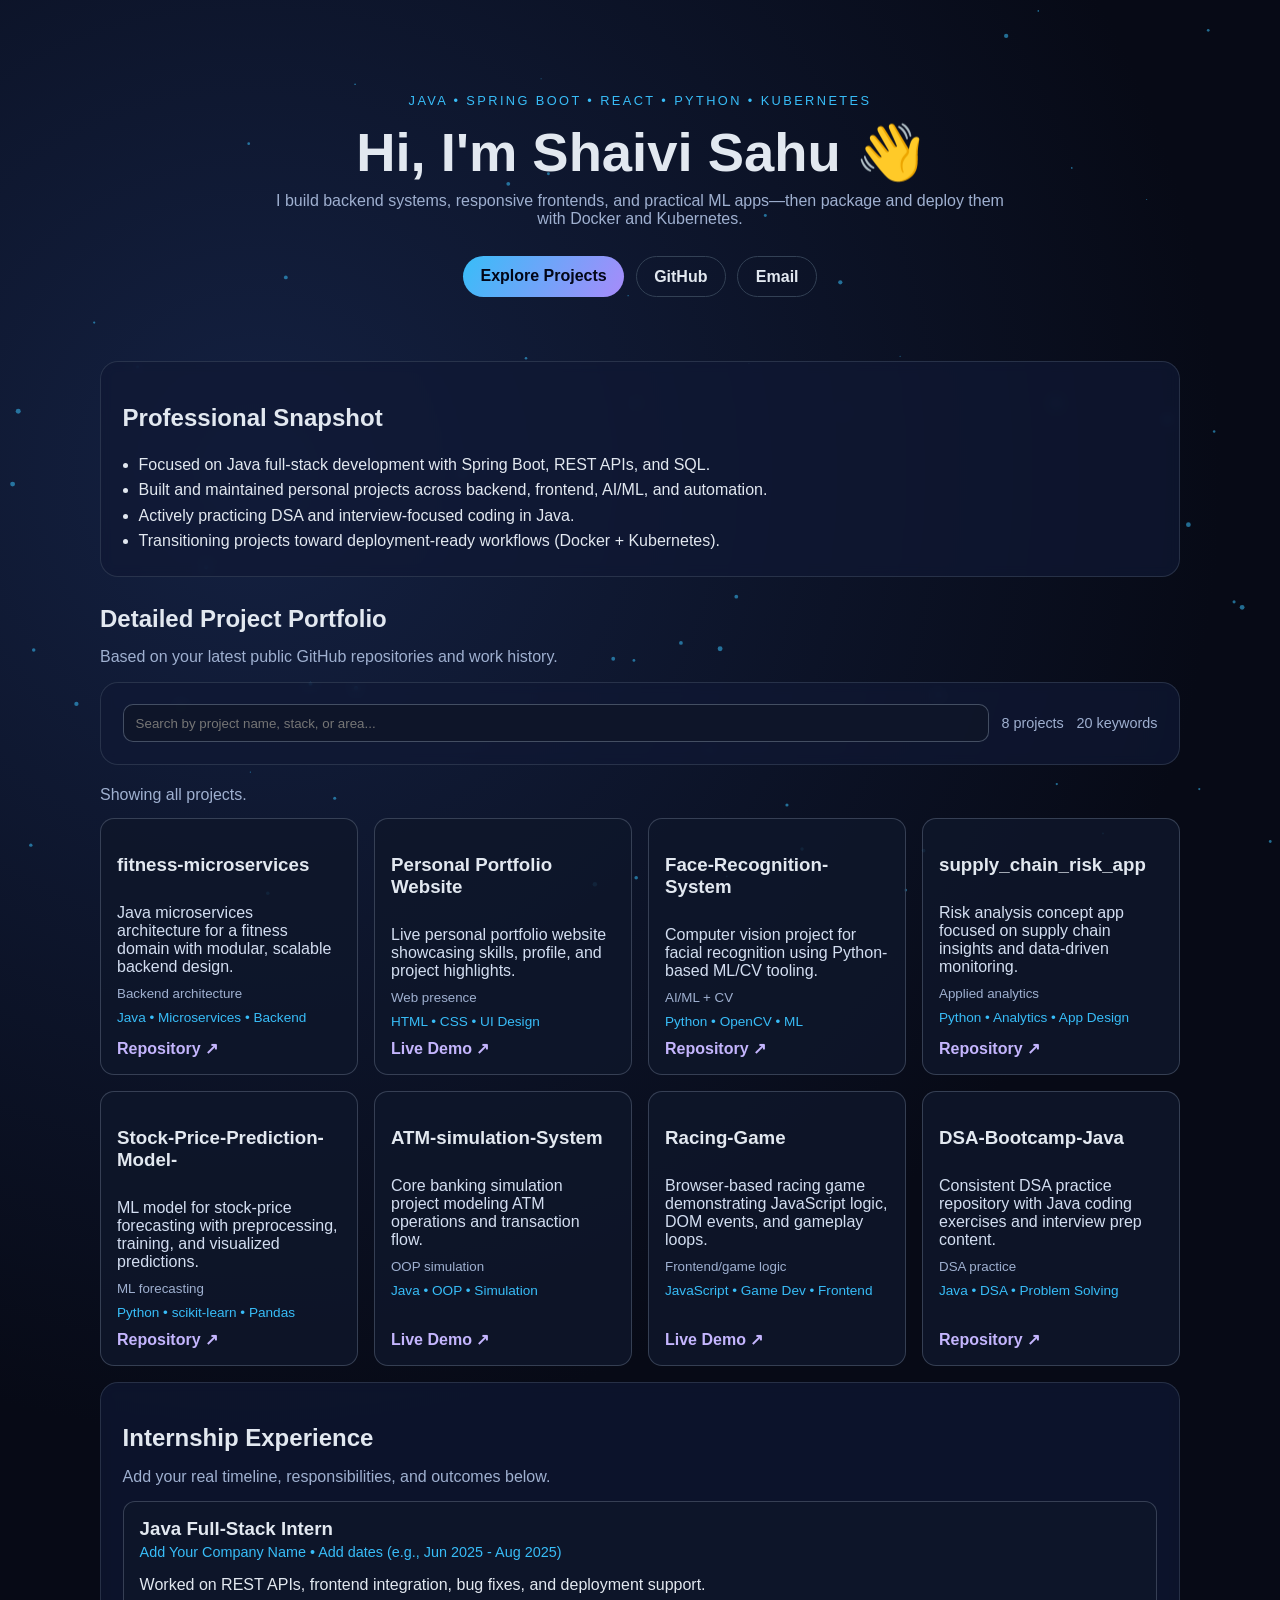
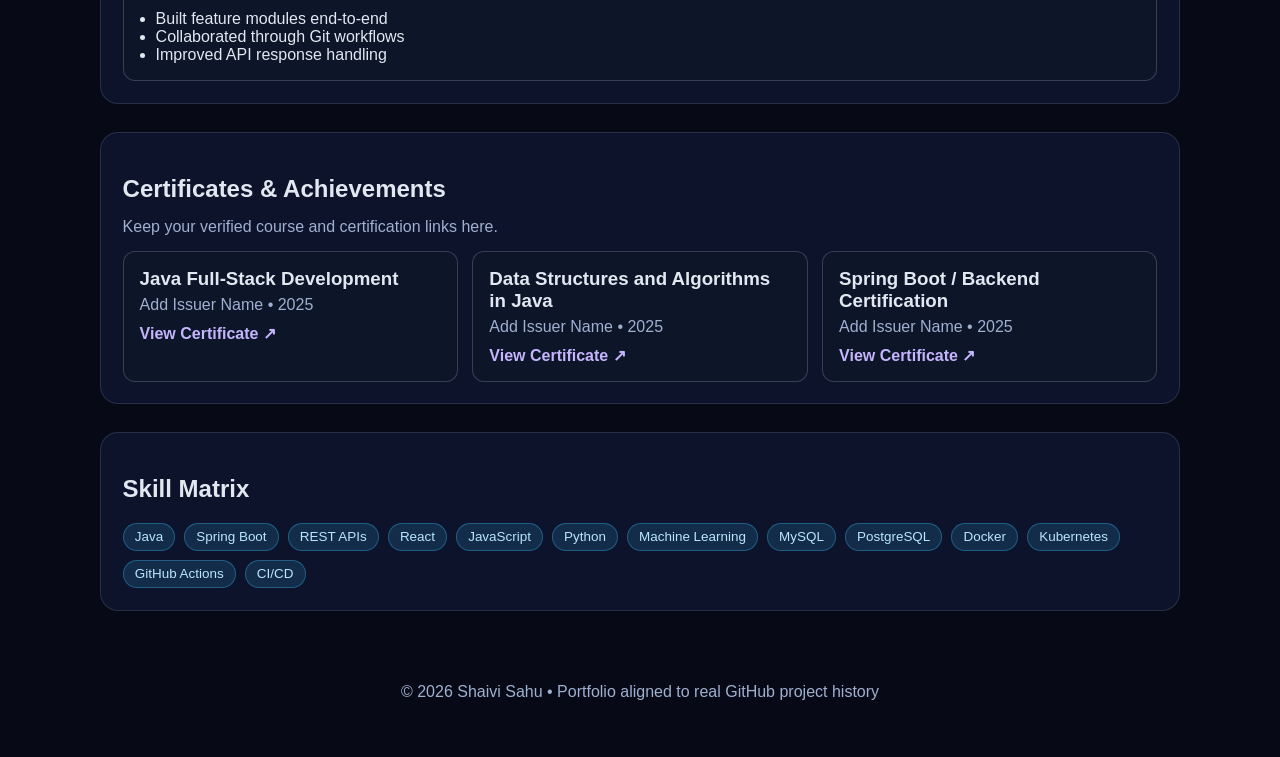
==== index.html @ 3a13ea0b "updated files" ====
<!DOCTYPE html>
<html lang="en">

<head>
    <meta charset="UTF-8" />
    <meta name="viewport" content="width=device-width, initial-scale=1.0" />
    <title>Shaivi Sahu | Portfolio</title>
    <meta name="description" content="Portfolio of Shaivi Sahu featuring full-stack, Java, Python, ML, and web projects with Kubernetes-ready deployment." />
    <link rel="stylesheet" href="styles.css" />
</head>

<body>
    <canvas id="particle-canvas"></canvas>

    <header class="hero container">
        <p class="eyebrow">JAVA • SPRING BOOT • REACT • PYTHON • KUBERNETES</p>
        <h1>Hi, I'm Shaivi Sahu 👋</h1>
        <p class="subtitle">
            I build backend systems, responsive frontends, and practical ML apps—then package and deploy them with Docker and Kubernetes.
        </p>
        <div class="hero-cta">
            <a class="btn btn-primary" href="#projects">Explore Projects</a>
            <a class="btn btn-secondary" href="https://github.com/shaivisahu" target="_blank" rel="noreferrer">GitHub</a>
            <a class="btn btn-secondary" href="mailto:shaivisahu.dev@gmail.com">Email</a>
        </div>
    </header>

    <main class="container">
        <section class="glass-card">
            <h2>Professional Snapshot</h2>
            <ul class="timeline">
                <li>Focused on Java full-stack development with Spring Boot, REST APIs, and SQL.</li>
                <li>Built and maintained personal projects across backend, frontend, AI/ML, and automation.</li>
                <li>Actively practicing DSA and interview-focused coding in Java.</li>
                <li>Transitioning projects toward deployment-ready workflows (Docker + Kubernetes).</li>
            </ul>
        </section>

        <section class="grid-section" id="projects">
            <div class="section-head">
                <h2>Detailed Project Portfolio</h2>
                <p>Based on your latest public GitHub repositories and work history.</p>
            </div>

            <div class="toolbar glass-card">
                <input id="project-search" type="search" placeholder="Search by project name, stack, or area..." aria-label="Search projects" />
                <div class="stats">
                    <span id="project-count">0 projects</span>
                    <span id="language-count">0 keywords</span>
                </div>
            </div>

            <p id="search-state" class="search-state" aria-live="polite"></p>
            <div class="project-grid" id="project-grid"></div>
        </section>



        <section class="glass-card" id="internships">
            <h2>Internship Experience</h2>
            <p class="section-note">Add your real timeline, responsibilities, and outcomes below.</p>
            <div class="timeline-list" id="internship-list"></div>
        </section>

        <section class="glass-card" id="certificates">
            <h2>Certificates & Achievements</h2>
            <p class="section-note">Keep your verified course and certification links here.</p>
            <div class="cert-grid" id="certificate-list"></div>
        </section>

        <section class="glass-card" id="skills">
            <h2>Skill Matrix</h2>
            <div class="chips">
                <span>Java</span><span>Spring Boot</span><span>REST APIs</span><span>React</span><span>JavaScript</span>
                <span>Python</span><span>Machine Learning</span><span>MySQL</span><span>PostgreSQL</span>
                <span>Docker</span><span>Kubernetes</span><span>GitHub Actions</span><span>CI/CD</span>
            </div>
        </section>
    </main>

    <footer class="container">
        <p>© <span id="year"></span> Shaivi Sahu • Portfolio aligned to real GitHub project history</p>
    </footer>

    <script src="script.js"></script>
</body>

</html>
---- styles.css ----
:root {
    color-scheme: dark;
    --bg: #070a16;
    --card: rgba(16, 24, 52, 0.72);
    --text: #e2e8f0;
    --muted: #9fb0d0;
    --accent: #38bdf8;
    --accent-2: #a78bfa;
}

* {
    box-sizing: border-box;
}

body {
    margin: 0;
    font-family: Inter, Segoe UI, Roboto, sans-serif;
    color: var(--text);
    background: radial-gradient(circle at 20% 20%, #142142 0%, #070a16 45%), var(--bg);
    min-height: 100vh;
}

#particle-canvas {
    position: fixed;
    inset: 0;
    z-index: -1;
}

.container {
    width: min(1080px, 92vw);
    margin: 0 auto;
}

.hero {
    text-align: center;
    padding: 5rem 0 3rem;
}

.eyebrow {
    letter-spacing: 0.15rem;
    color: var(--accent);
    font-size: 0.8rem;
}

h1 {
    font-size: clamp(2rem, 5vw, 3.4rem);
    margin: 0.5rem 0;
}

.subtitle {
    color: var(--muted);
    max-width: 760px;
    margin: 0 auto 1.8rem;
}

.hero-cta {
    display: flex;
    gap: 0.7rem;
    justify-content: center;
    flex-wrap: wrap;
}

.btn {
    padding: 0.65rem 1.1rem;
    border-radius: 999px;
    font-weight: 600;
    text-decoration: none;
}

.btn-primary {
    background: linear-gradient(120deg, var(--accent), var(--accent-2));
    color: #020617;
}

.btn-secondary {
    border: 1px solid #334155;
    color: var(--text);
}

.glass-card {
    background: var(--card);
    border: 1px solid rgba(71, 85, 105, 0.45);
    border-radius: 18px;
    backdrop-filter: blur(6px);
    padding: 1.35rem;
    margin: 1rem 0 1.75rem;
}

.timeline {
    margin: 0;
    padding-left: 1rem;
    line-height: 1.6;
}

.section-head p {
    color: var(--muted);
    margin-top: -0.3rem;
}

.toolbar {
    display: flex;
    flex-wrap: wrap;
    align-items: center;
    justify-content: space-between;
    gap: 0.75rem;
}

#project-search {
    flex: 1;
    min-width: 260px;
    background: rgba(15, 23, 42, 0.9);
    border: 1px solid rgba(148, 163, 184, 0.4);
    border-radius: 10px;
    color: var(--text);
    padding: 0.65rem 0.75rem;
}

.stats {
    display: flex;
    gap: 0.8rem;
    color: var(--muted);
    font-size: 0.9rem;
}

.search-state {
    color: var(--muted);
    margin: -0.4rem 0 0.8rem;
    min-height: 1.2rem;
}

.project-grid {
    display: grid;
    grid-template-columns: repeat(auto-fit, minmax(240px, 1fr));
    gap: 1rem;
}

.project-card {
    background: rgba(15, 23, 42, 0.86);
    border: 1px solid rgba(148, 163, 184, 0.3);
    border-radius: 14px;
    padding: 1rem;
    display: flex;
    flex-direction: column;
    gap: 0.6rem;
}

.project-card p {
    margin: 0;
    color: #d3def1;
}

.project-card small {
    color: var(--muted);
}

.project-card span {
    color: var(--accent);
    font-size: 0.85rem;
}

.project-card a {
    margin-top: auto;
    color: #c4b5fd;
    text-decoration: none;
    font-weight: 600;
}

.section-note {
    color: var(--muted);
    margin: -0.25rem 0 0.9rem;
}

.timeline-list {
    display: grid;
    gap: 0.9rem;
}

.timeline-item {
    background: rgba(15, 23, 42, 0.86);
    border: 1px solid rgba(148, 163, 184, 0.3);
    border-radius: 12px;
    padding: 1rem;
}

.timeline-item h3 {
    margin: 0 0 0.3rem;
}

.timeline-item .meta {
    color: var(--accent);
    font-size: 0.9rem;
    margin: 0 0 0.45rem;
}

.timeline-item ul {
    margin: 0.5rem 0 0;
    padding-left: 1rem;
}

.cert-grid {
    display: grid;
    grid-template-columns: repeat(auto-fit, minmax(220px, 1fr));
    gap: 0.9rem;
}

.cert-card {
    background: rgba(15, 23, 42, 0.86);
    border: 1px solid rgba(148, 163, 184, 0.3);
    border-radius: 12px;
    padding: 1rem;
}

.cert-card h3 {
    margin: 0 0 0.4rem;
}

.cert-card p {
    color: var(--muted);
    margin: 0 0 0.6rem;
}

.cert-card a {
    color: #c4b5fd;
    text-decoration: none;
    font-weight: 600;
}

.chips {
    display: flex;
    flex-wrap: wrap;
    gap: 0.55rem;
}

.chips span {
    background: rgba(56, 189, 248, 0.15);
    border: 1px solid rgba(56, 189, 248, 0.35);
    color: #bae6fd;
    padding: 0.35rem 0.7rem;
    border-radius: 999px;
    font-size: 0.84rem;
}

footer {
    padding: 1.75rem 0 2.5rem;
    text-align: center;
    color: var(--muted);
}
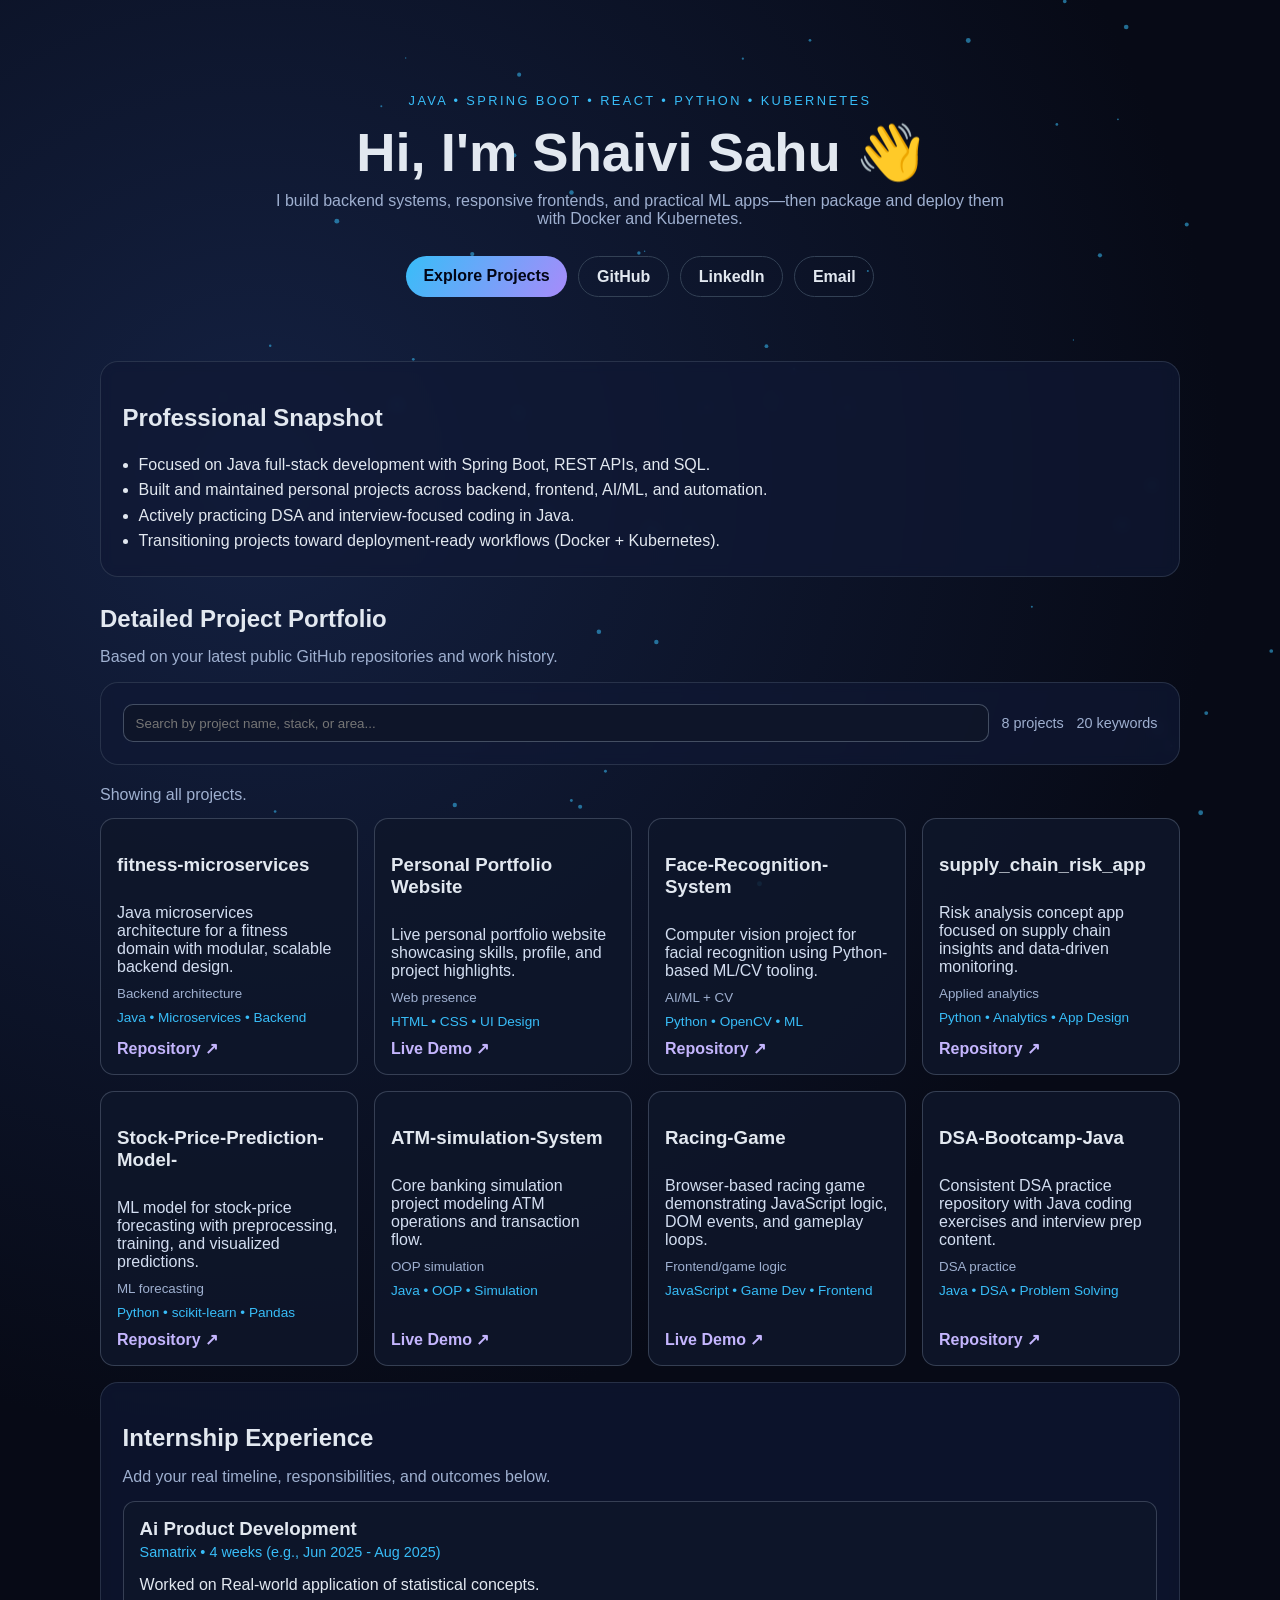
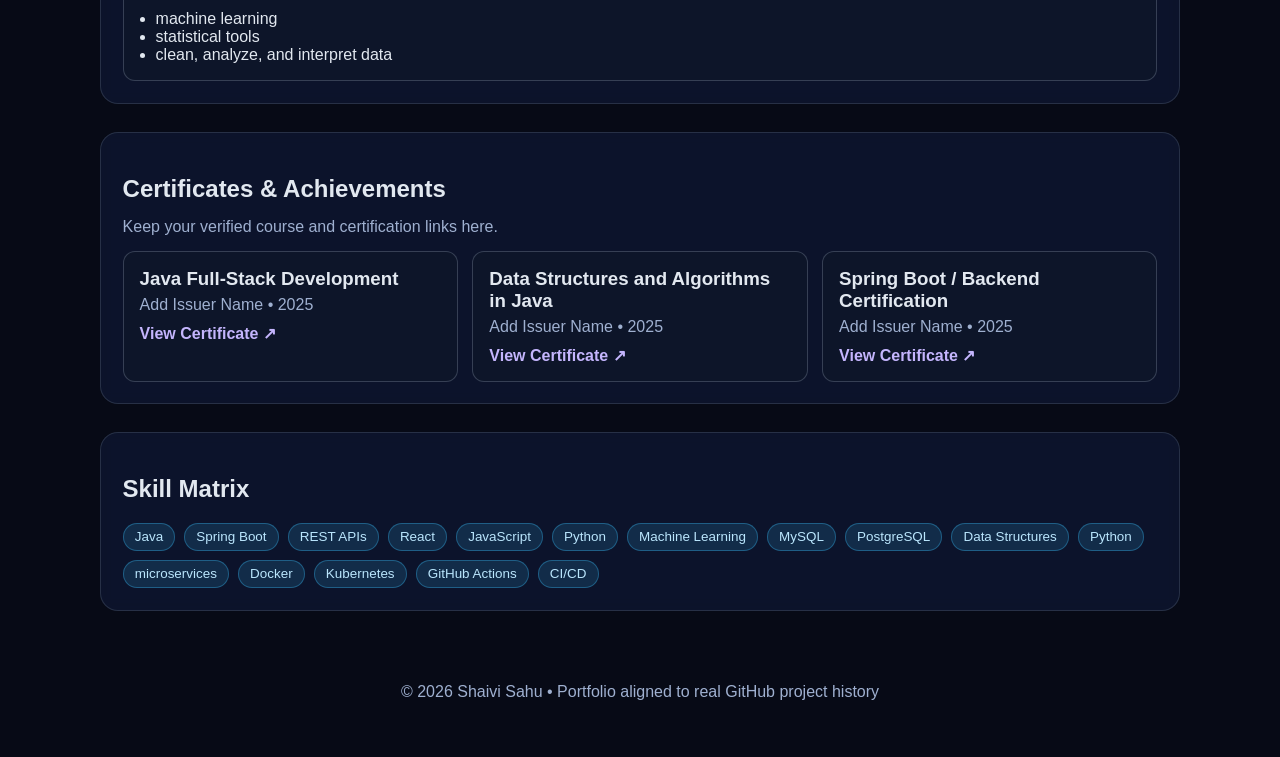
==== commit 937ec6e9: "upadate" ====
--- a/index.html
+++ b/index.html
@@ -21,7 +21,8 @@
         <div class="hero-cta">
             <a class="btn btn-primary" href="#projects">Explore Projects</a>
             <a class="btn btn-secondary" href="https://github.com/shaivisahu" target="_blank" rel="noreferrer">GitHub</a>
-            <a class="btn btn-secondary" href="mailto:shaivisahu.dev@gmail.com">Email</a>
+            <a class="btn btn-secondary" href="https://linkedin.com/in/shaivisahu" target="_blank" rel="noreferrer">LinkedIn</a>
+            <a class="btn btn-secondary" href="mailto:sahushaivi00@gmail.com">Email</a>
         </div>
     </header>
 
@@ -73,7 +74,7 @@
             <div class="chips">
                 <span>Java</span><span>Spring Boot</span><span>REST APIs</span><span>React</span><span>JavaScript</span>
                 <span>Python</span><span>Machine Learning</span><span>MySQL</span><span>PostgreSQL</span>
-                <span>Docker</span><span>Kubernetes</span><span>GitHub Actions</span><span>CI/CD</span>
+                <span>Data Structures</span><span>Python</span> <span> microservices</span> <span>Docker</span><span>Kubernetes</span><span>GitHub Actions</span><span>CI/CD</span>
             </div>
         </section>
     </main>
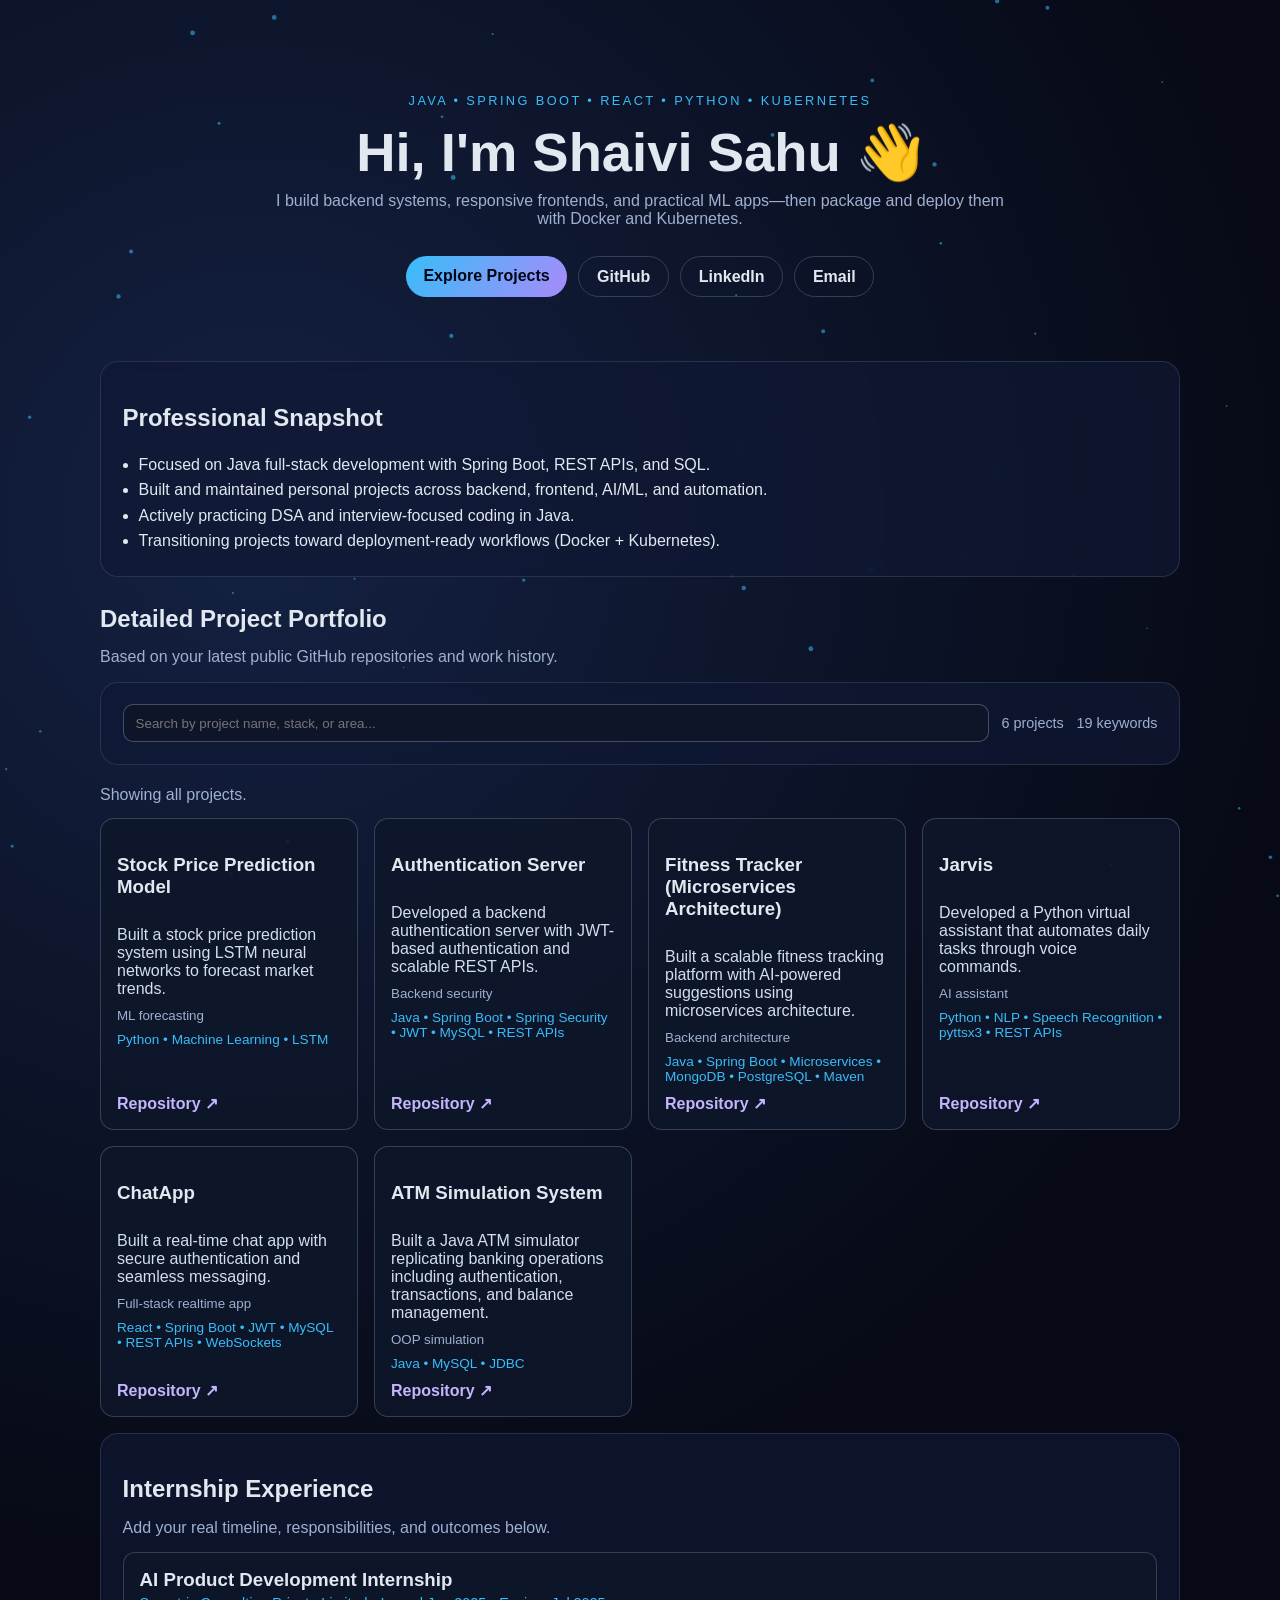
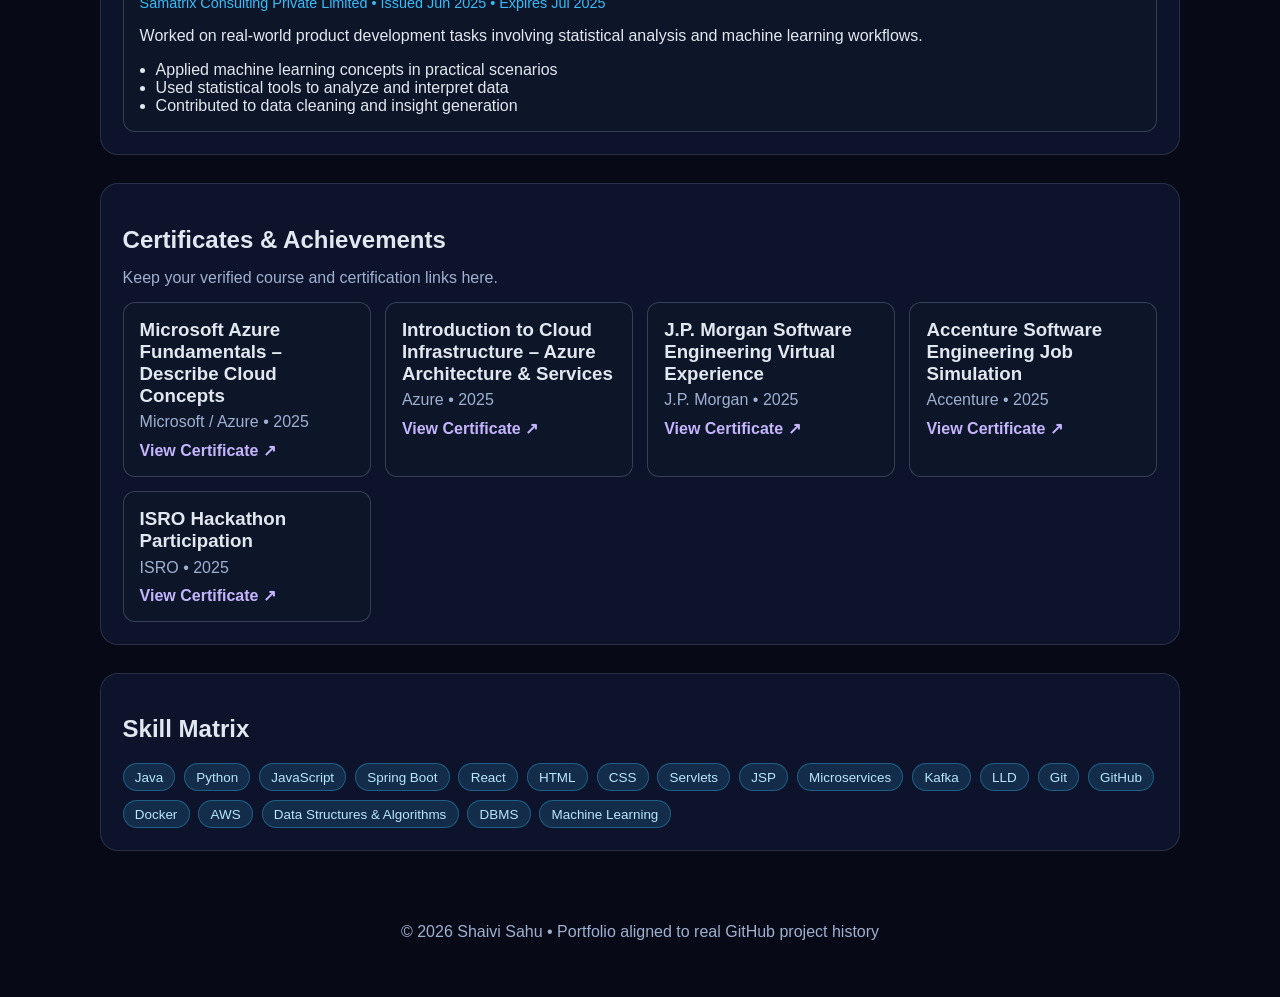
==== commit 3c058d5f: "fest: updated portfolio description" ====
--- a/index.html
+++ b/index.html
@@ -72,9 +72,11 @@
         <section class="glass-card" id="skills">
             <h2>Skill Matrix</h2>
             <div class="chips">
-                <span>Java</span><span>Spring Boot</span><span>REST APIs</span><span>React</span><span>JavaScript</span>
-                <span>Python</span><span>Machine Learning</span><span>MySQL</span><span>PostgreSQL</span>
-                <span>Data Structures</span><span>Python</span> <span> microservices</span> <span>Docker</span><span>Kubernetes</span><span>GitHub Actions</span><span>CI/CD</span>
+                <span>Java</span><span>Python</span><span>JavaScript</span>
+                <span>Spring Boot</span><span>React</span><span>HTML</span><span>CSS</span>
+                <span>Servlets</span><span>JSP</span><span>Microservices</span><span>Kafka</span><span>LLD</span>
+                <span>Git</span><span>GitHub</span><span>Docker</span><span>AWS</span>
+                <span>Data Structures & Algorithms</span><span>DBMS</span><span>Machine Learning</span>
             </div>
         </section>
     </main>
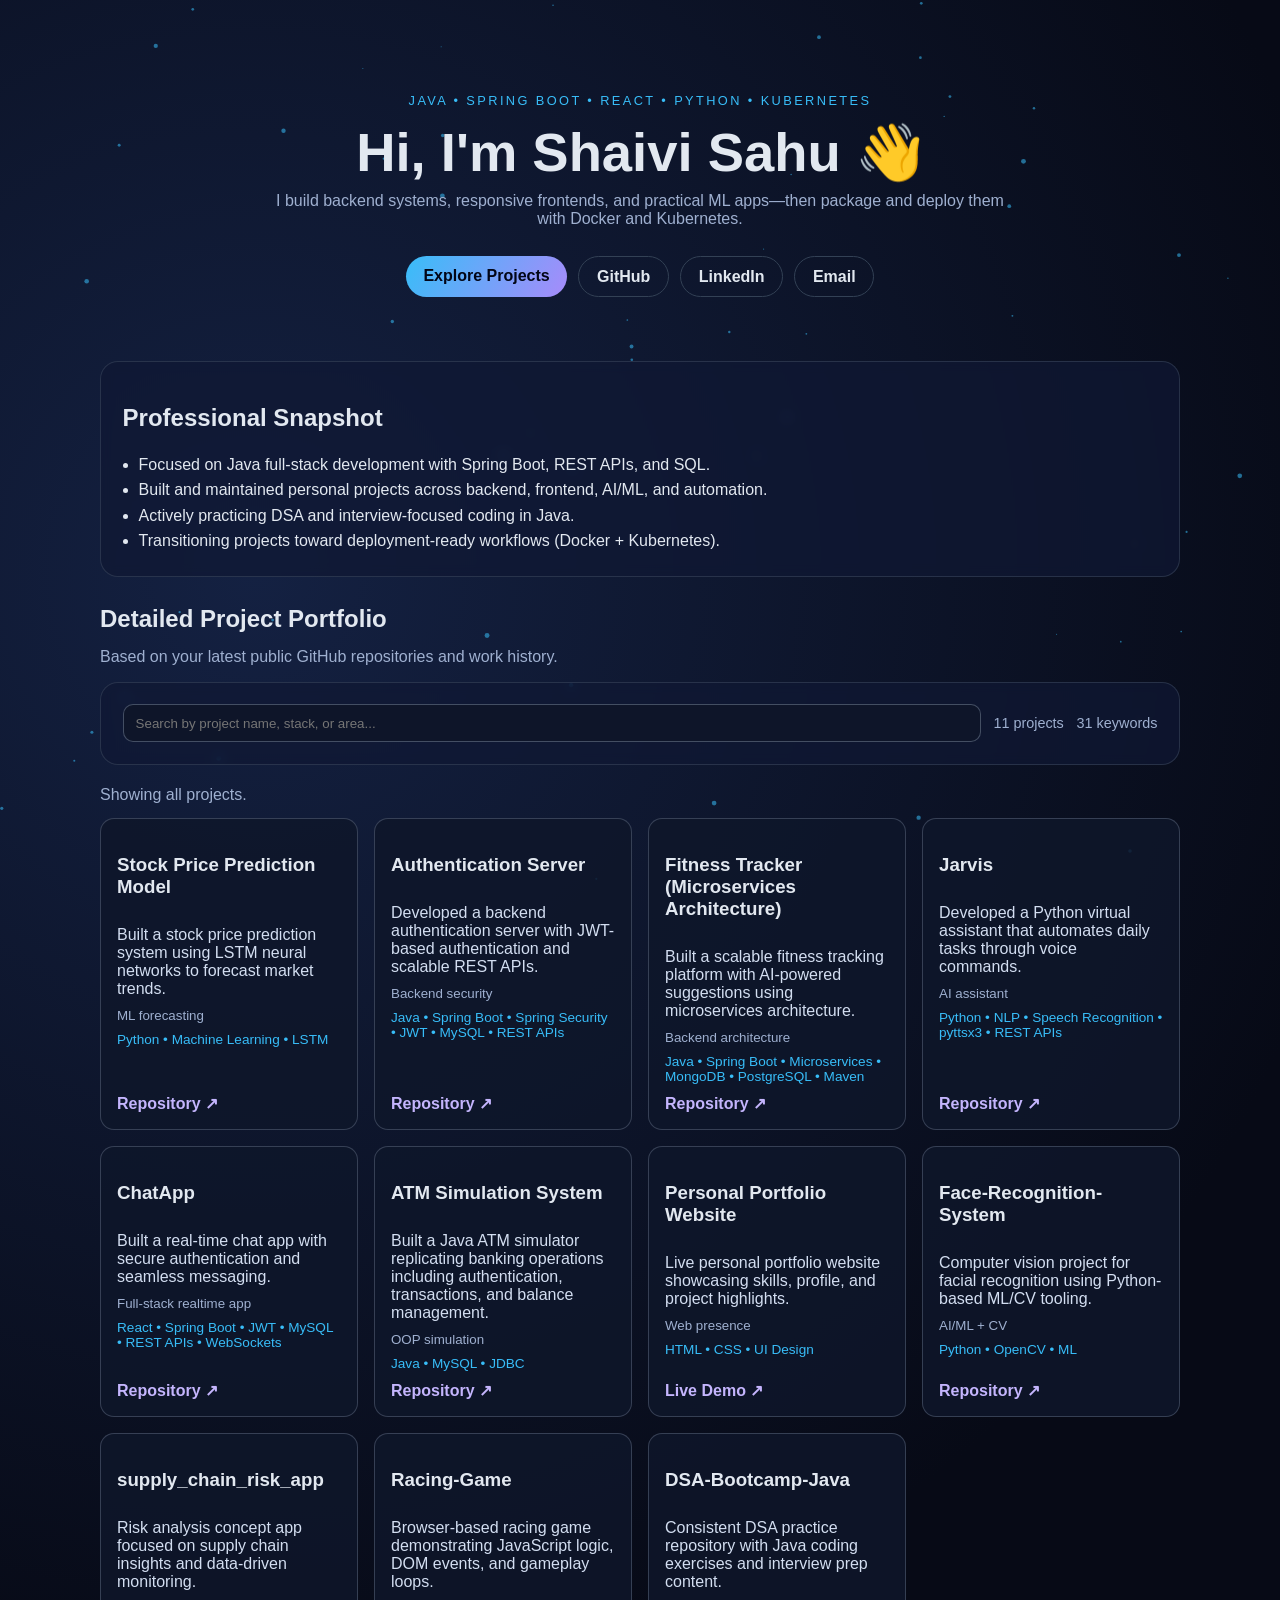
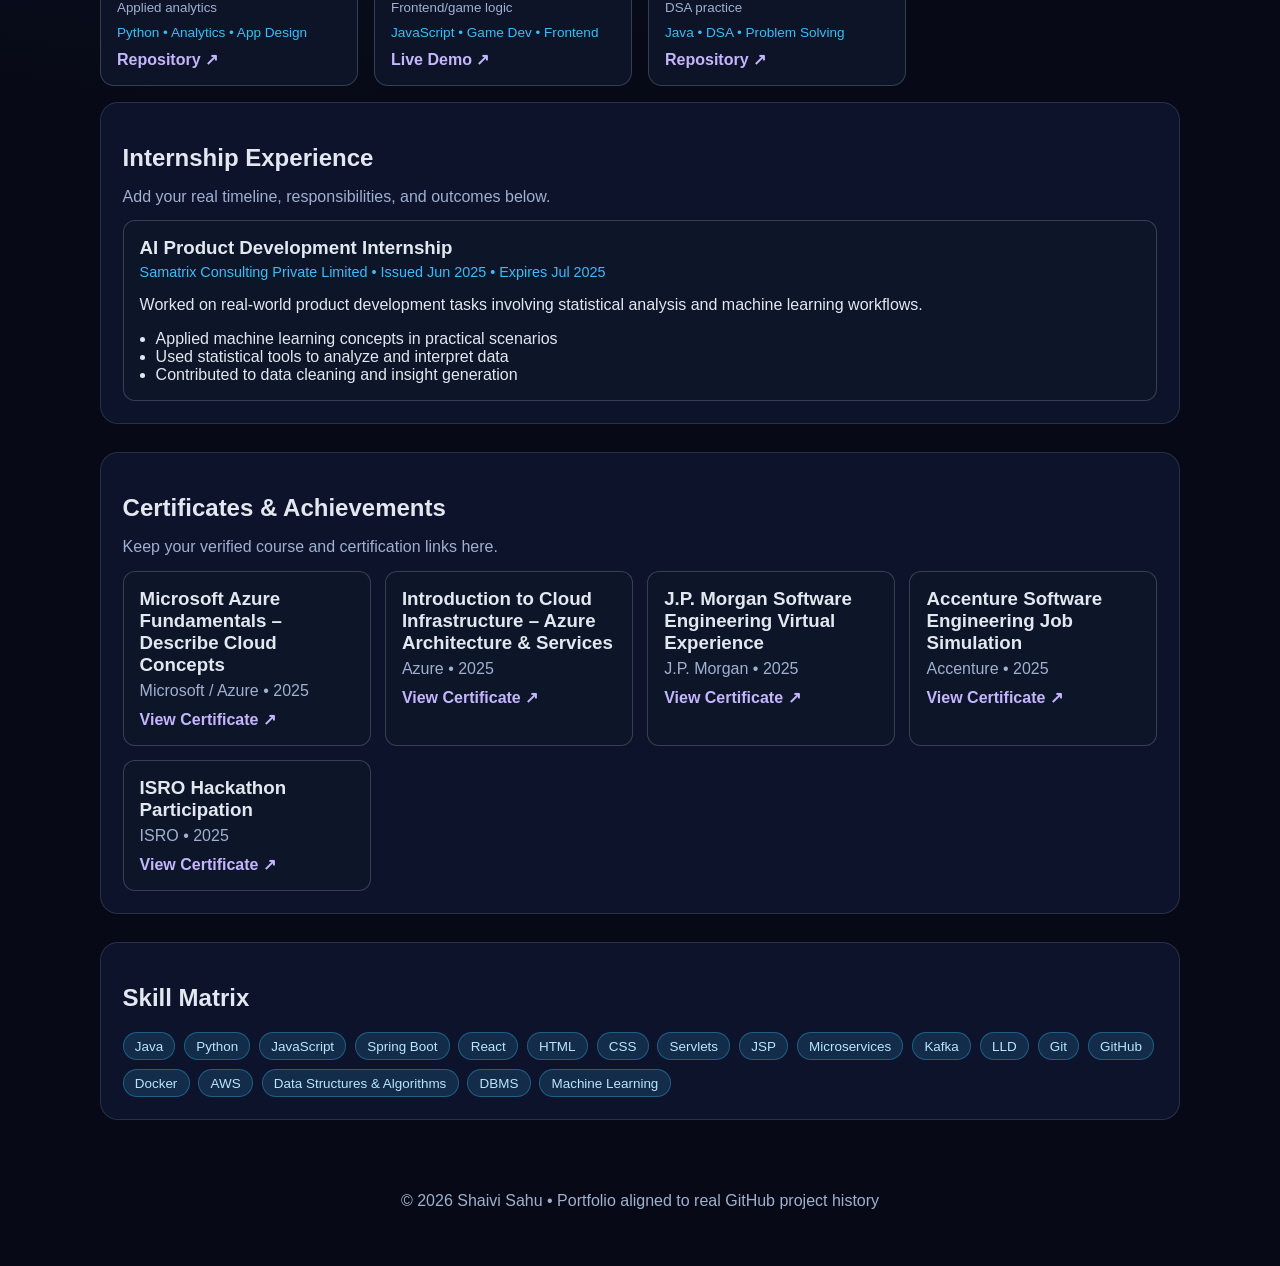
==== commit 50ad8cc3: "feat:improve portfolio content" ====
--- a/index.html
+++ b/index.html
@@ -21,7 +21,7 @@
         <div class="hero-cta">
             <a class="btn btn-primary" href="#projects">Explore Projects</a>
             <a class="btn btn-secondary" href="https://github.com/shaivisahu" target="_blank" rel="noreferrer">GitHub</a>
-            <a class="btn btn-secondary" href="https://linkedin.com/in/shaivisahu" target="_blank" rel="noreferrer">LinkedIn</a>
+            <a class="btn btn-secondary" href="https://www.linkedin.com/in/shaivi-sahu-7aaa21298/" target="_blank" rel="noreferrer">LinkedIn</a>
             <a class="btn btn-secondary" href="mailto:sahushaivi00@gmail.com">Email</a>
         </div>
     </header>
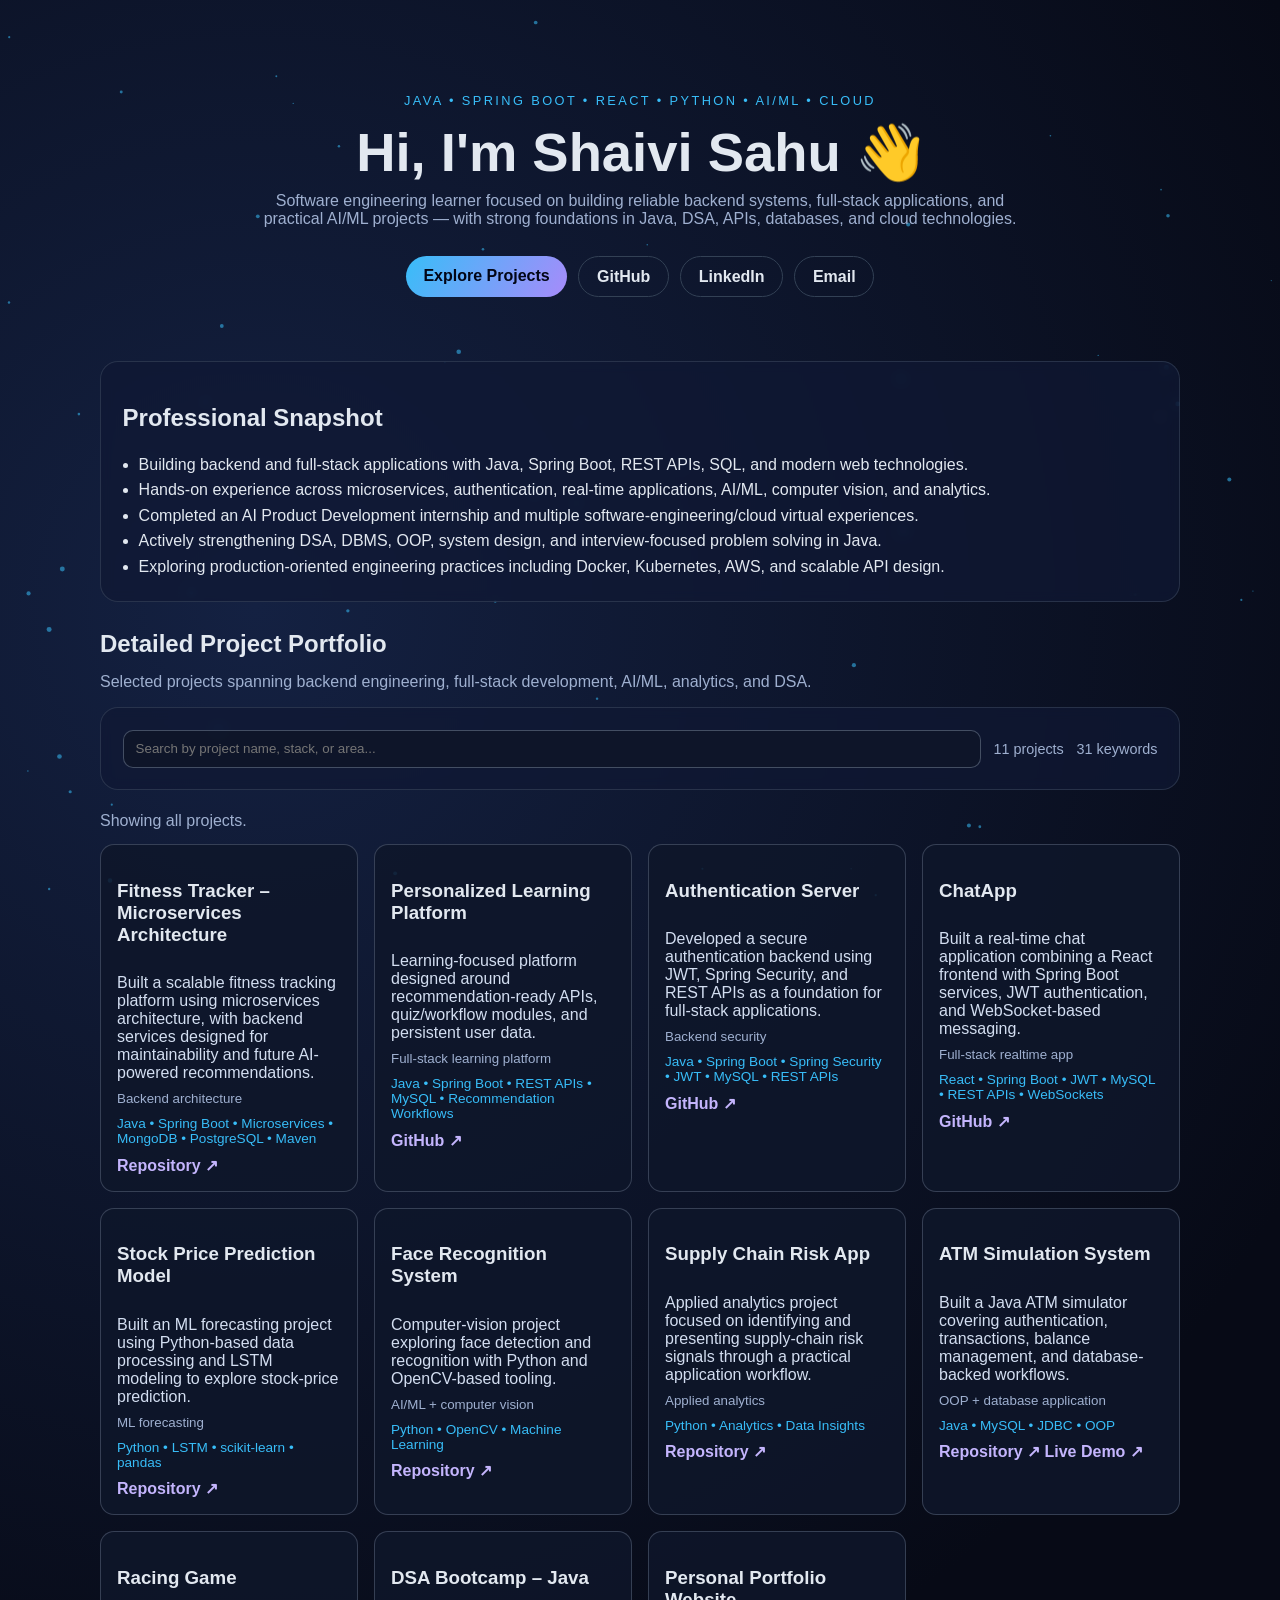
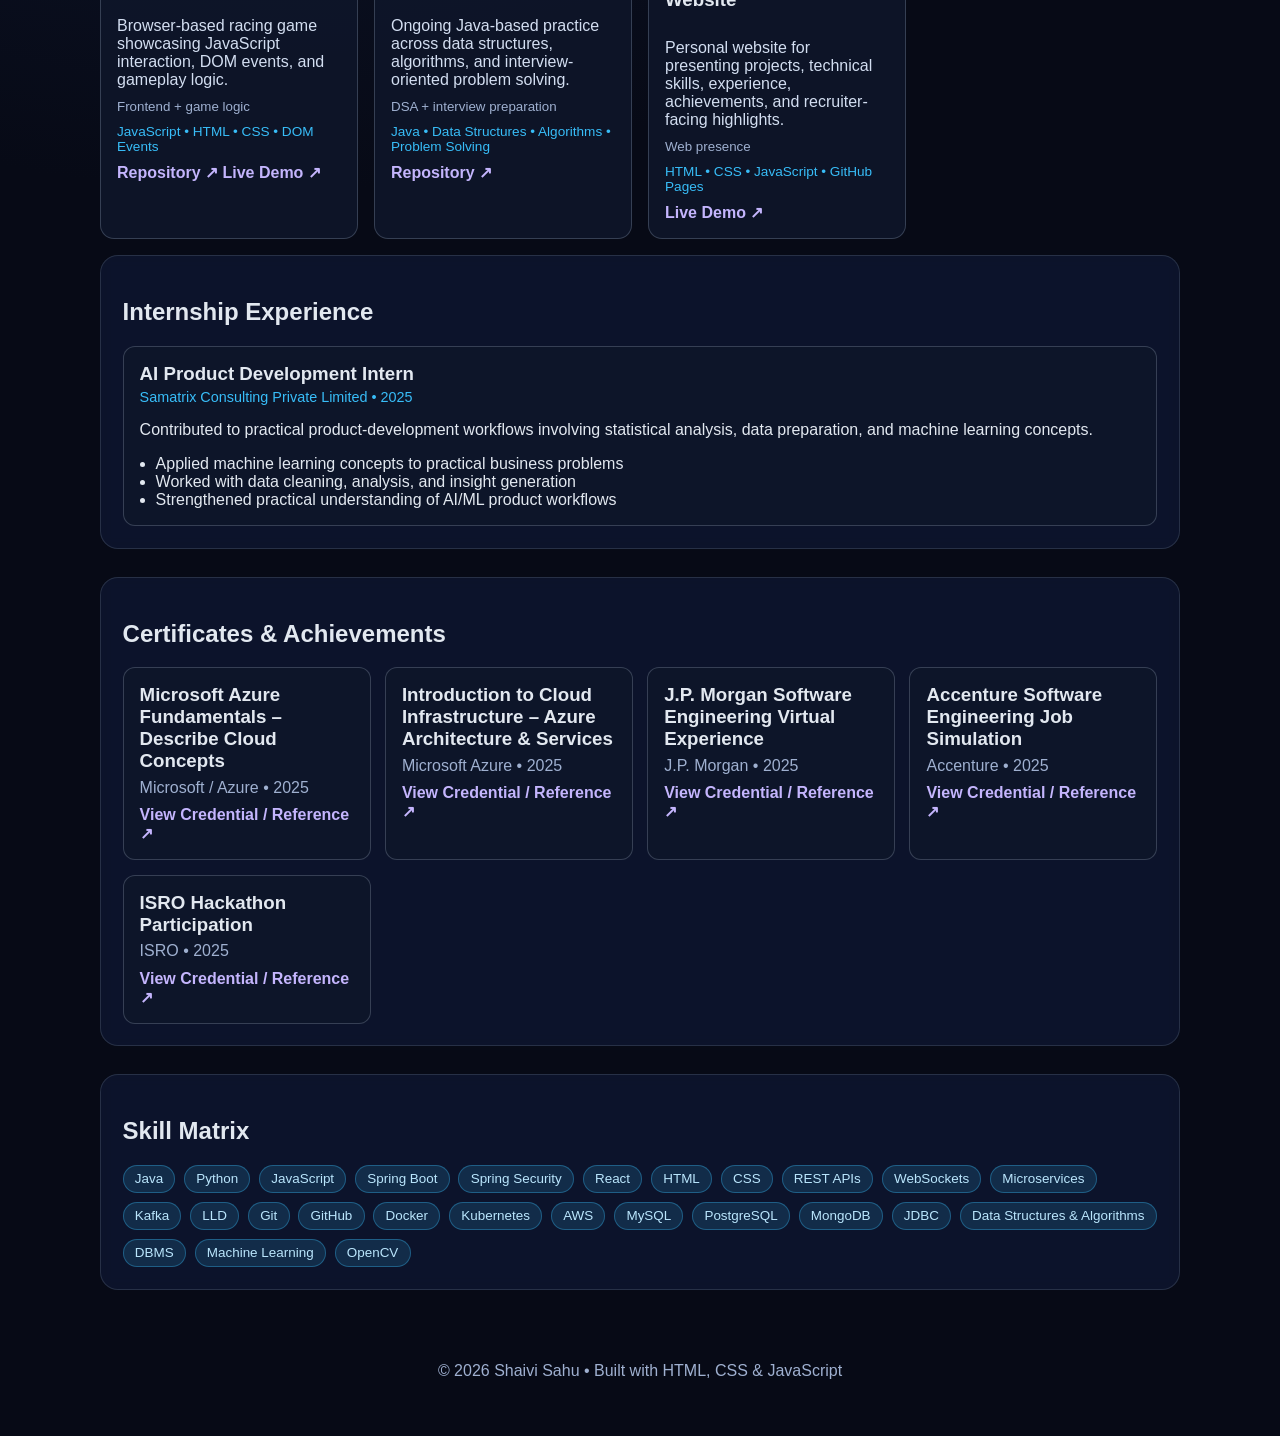
==== commit 4f5052a5: "Refresh portfolio homepage with current engineering profile and recent focus areas" ====
--- a/index.html
+++ b/index.html
@@ -4,8 +4,8 @@
 <head>
     <meta charset="UTF-8" />
     <meta name="viewport" content="width=device-width, initial-scale=1.0" />
-    <title>Shaivi Sahu | Portfolio</title>
-    <meta name="description" content="Portfolio of Shaivi Sahu featuring full-stack, Java, Python, ML, and web projects with Kubernetes-ready deployment." />
+    <title>Shaivi Sahu | Software Engineer Portfolio</title>
+    <meta name="description" content="Shaivi Sahu's portfolio — Java, Spring Boot, full-stack development, AI/ML, DSA, and cloud-native projects." />
     <link rel="stylesheet" href="styles.css" />
 </head>
 
@@ -13,10 +13,10 @@
     <canvas id="particle-canvas"></canvas>
 
     <header class="hero container">
-        <p class="eyebrow">JAVA • SPRING BOOT • REACT • PYTHON • KUBERNETES</p>
+        <p class="eyebrow">JAVA • SPRING BOOT • REACT • PYTHON • AI/ML • CLOUD</p>
         <h1>Hi, I'm Shaivi Sahu 👋</h1>
         <p class="subtitle">
-            I build backend systems, responsive frontends, and practical ML apps—then package and deploy them with Docker and Kubernetes.
+            Software engineering learner focused on building reliable backend systems, full-stack applications, and practical AI/ML projects — with strong foundations in Java, DSA, APIs, databases, and cloud technologies.
         </p>
         <div class="hero-cta">
             <a class="btn btn-primary" href="#projects">Explore Projects</a>
@@ -30,17 +30,18 @@
         <section class="glass-card">
             <h2>Professional Snapshot</h2>
             <ul class="timeline">
-                <li>Focused on Java full-stack development with Spring Boot, REST APIs, and SQL.</li>
-                <li>Built and maintained personal projects across backend, frontend, AI/ML, and automation.</li>
-                <li>Actively practicing DSA and interview-focused coding in Java.</li>
-                <li>Transitioning projects toward deployment-ready workflows (Docker + Kubernetes).</li>
+                <li>Building backend and full-stack applications with Java, Spring Boot, REST APIs, SQL, and modern web technologies.</li>
+                <li>Hands-on experience across microservices, authentication, real-time applications, AI/ML, computer vision, and analytics.</li>
+                <li>Completed an AI Product Development internship and multiple software-engineering/cloud virtual experiences.</li>
+                <li>Actively strengthening DSA, DBMS, OOP, system design, and interview-focused problem solving in Java.</li>
+                <li>Exploring production-oriented engineering practices including Docker, Kubernetes, AWS, and scalable API design.</li>
             </ul>
         </section>
 
         <section class="grid-section" id="projects">
             <div class="section-head">
                 <h2>Detailed Project Portfolio</h2>
-                <p>Based on your latest public GitHub repositories and work history.</p>
+                <p>Selected projects spanning backend engineering, full-stack development, AI/ML, analytics, and DSA.</p>
             </div>
 
             <div class="toolbar glass-card">
@@ -55,17 +56,13 @@
             <div class="project-grid" id="project-grid"></div>
         </section>
 
-
-
         <section class="glass-card" id="internships">
             <h2>Internship Experience</h2>
-            <p class="section-note">Add your real timeline, responsibilities, and outcomes below.</p>
             <div class="timeline-list" id="internship-list"></div>
         </section>
 
         <section class="glass-card" id="certificates">
             <h2>Certificates & Achievements</h2>
-            <p class="section-note">Keep your verified course and certification links here.</p>
             <div class="cert-grid" id="certificate-list"></div>
         </section>
 
@@ -73,16 +70,17 @@
             <h2>Skill Matrix</h2>
             <div class="chips">
                 <span>Java</span><span>Python</span><span>JavaScript</span>
-                <span>Spring Boot</span><span>React</span><span>HTML</span><span>CSS</span>
-                <span>Servlets</span><span>JSP</span><span>Microservices</span><span>Kafka</span><span>LLD</span>
-                <span>Git</span><span>GitHub</span><span>Docker</span><span>AWS</span>
-                <span>Data Structures & Algorithms</span><span>DBMS</span><span>Machine Learning</span>
+                <span>Spring Boot</span><span>Spring Security</span><span>React</span><span>HTML</span><span>CSS</span>
+                <span>REST APIs</span><span>WebSockets</span><span>Microservices</span><span>Kafka</span><span>LLD</span>
+                <span>Git</span><span>GitHub</span><span>Docker</span><span>Kubernetes</span><span>AWS</span>
+                <span>MySQL</span><span>PostgreSQL</span><span>MongoDB</span><span>JDBC</span>
+                <span>Data Structures & Algorithms</span><span>DBMS</span><span>Machine Learning</span><span>OpenCV</span>
             </div>
         </section>
     </main>
 
     <footer class="container">
-        <p>© <span id="year"></span> Shaivi Sahu • Portfolio aligned to real GitHub project history</p>
+        <p>© <span id="year"></span> Shaivi Sahu • Built with HTML, CSS & JavaScript</p>
     </footer>
 
     <script src="script.js"></script>
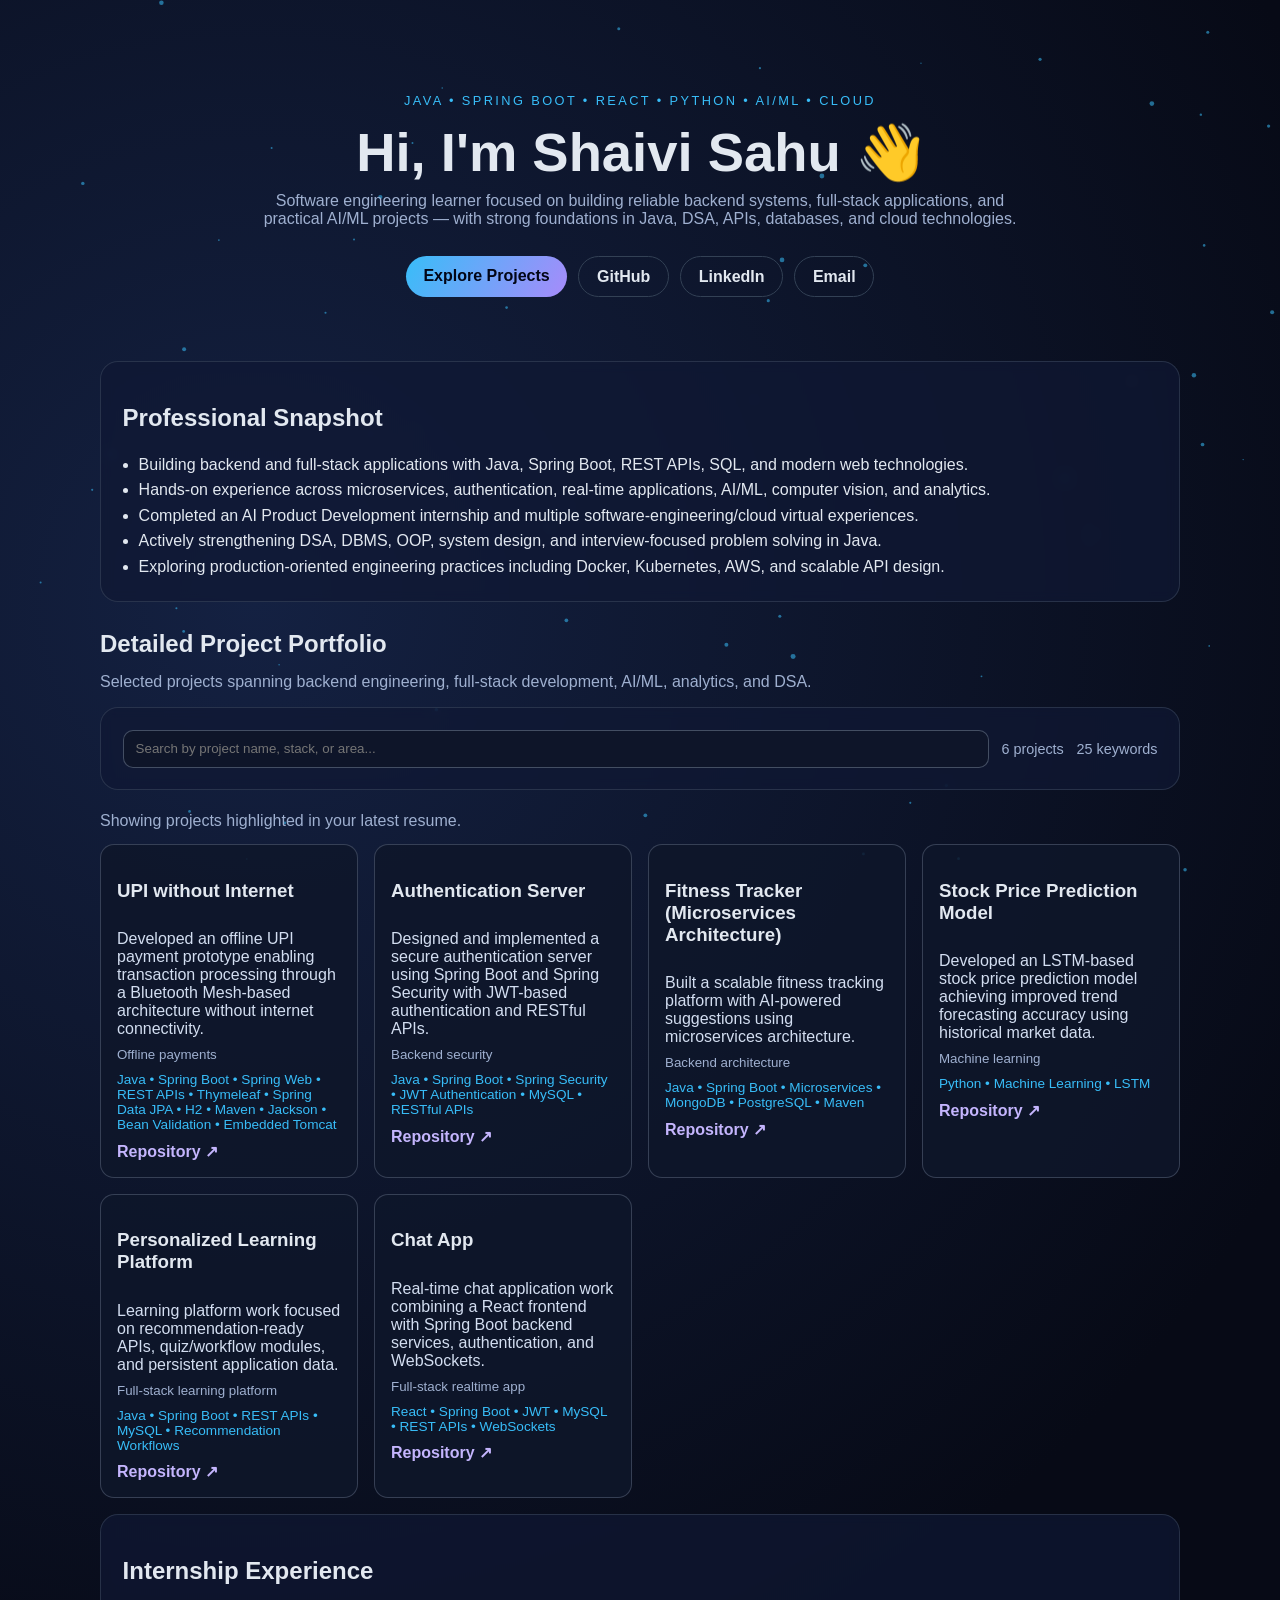
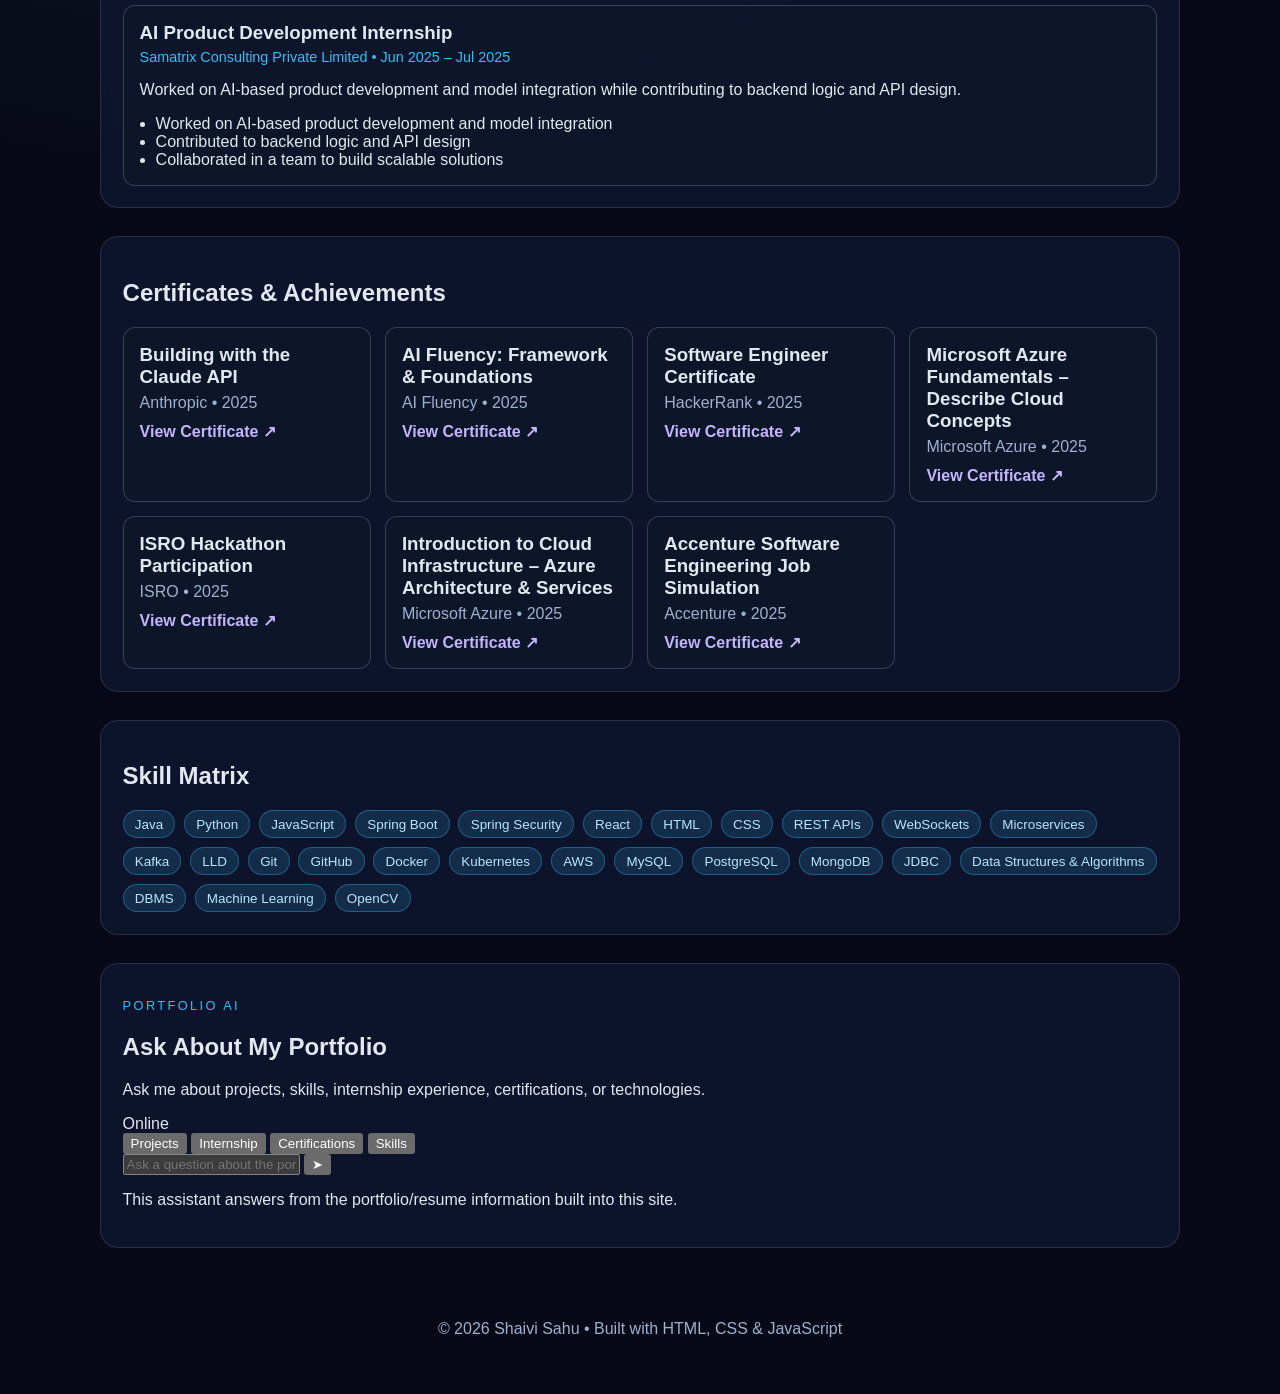
==== commit d4c6d779: "Add portfolio resume chatbot UI" ====
--- a/index.html
+++ b/index.html
@@ -77,6 +77,32 @@
                 <span>Data Structures & Algorithms</span><span>DBMS</span><span>Machine Learning</span><span>OpenCV</span>
             </div>
         </section>
+
+        <section class="glass-card portfolio-chatbot" id="chatbot">
+            <div class="chatbot-heading">
+                <div>
+                    <p class="eyebrow">PORTFOLIO AI</p>
+                    <h2>Ask About My Portfolio</h2>
+                    <p>Ask me about projects, skills, internship experience, certifications, or technologies.</p>
+                </div>
+                <span class="chat-status"><i></i> Online</span>
+            </div>
+
+            <div class="chat-suggestions" aria-label="Suggested questions">
+                <button type="button" data-question="Tell me about Shaivi's projects">Projects</button>
+                <button type="button" data-question="What was Shaivi's internship?">Internship</button>
+                <button type="button" data-question="What certifications does Shaivi have?">Certifications</button>
+                <button type="button" data-question="What are Shaivi's main skills?">Skills</button>
+            </div>
+
+            <div class="chat-window" id="chat-window" aria-live="polite"></div>
+
+            <form class="chat-input-row" id="chat-form">
+                <input id="chat-input" type="text" autocomplete="off" placeholder="Ask a question about the portfolio..." aria-label="Ask about the portfolio" />
+                <button type="submit" aria-label="Send question">➤</button>
+            </form>
+            <p class="chatbot-note">This assistant answers from the portfolio/resume information built into this site.</p>
+        </section>
     </main>
 
     <footer class="container">
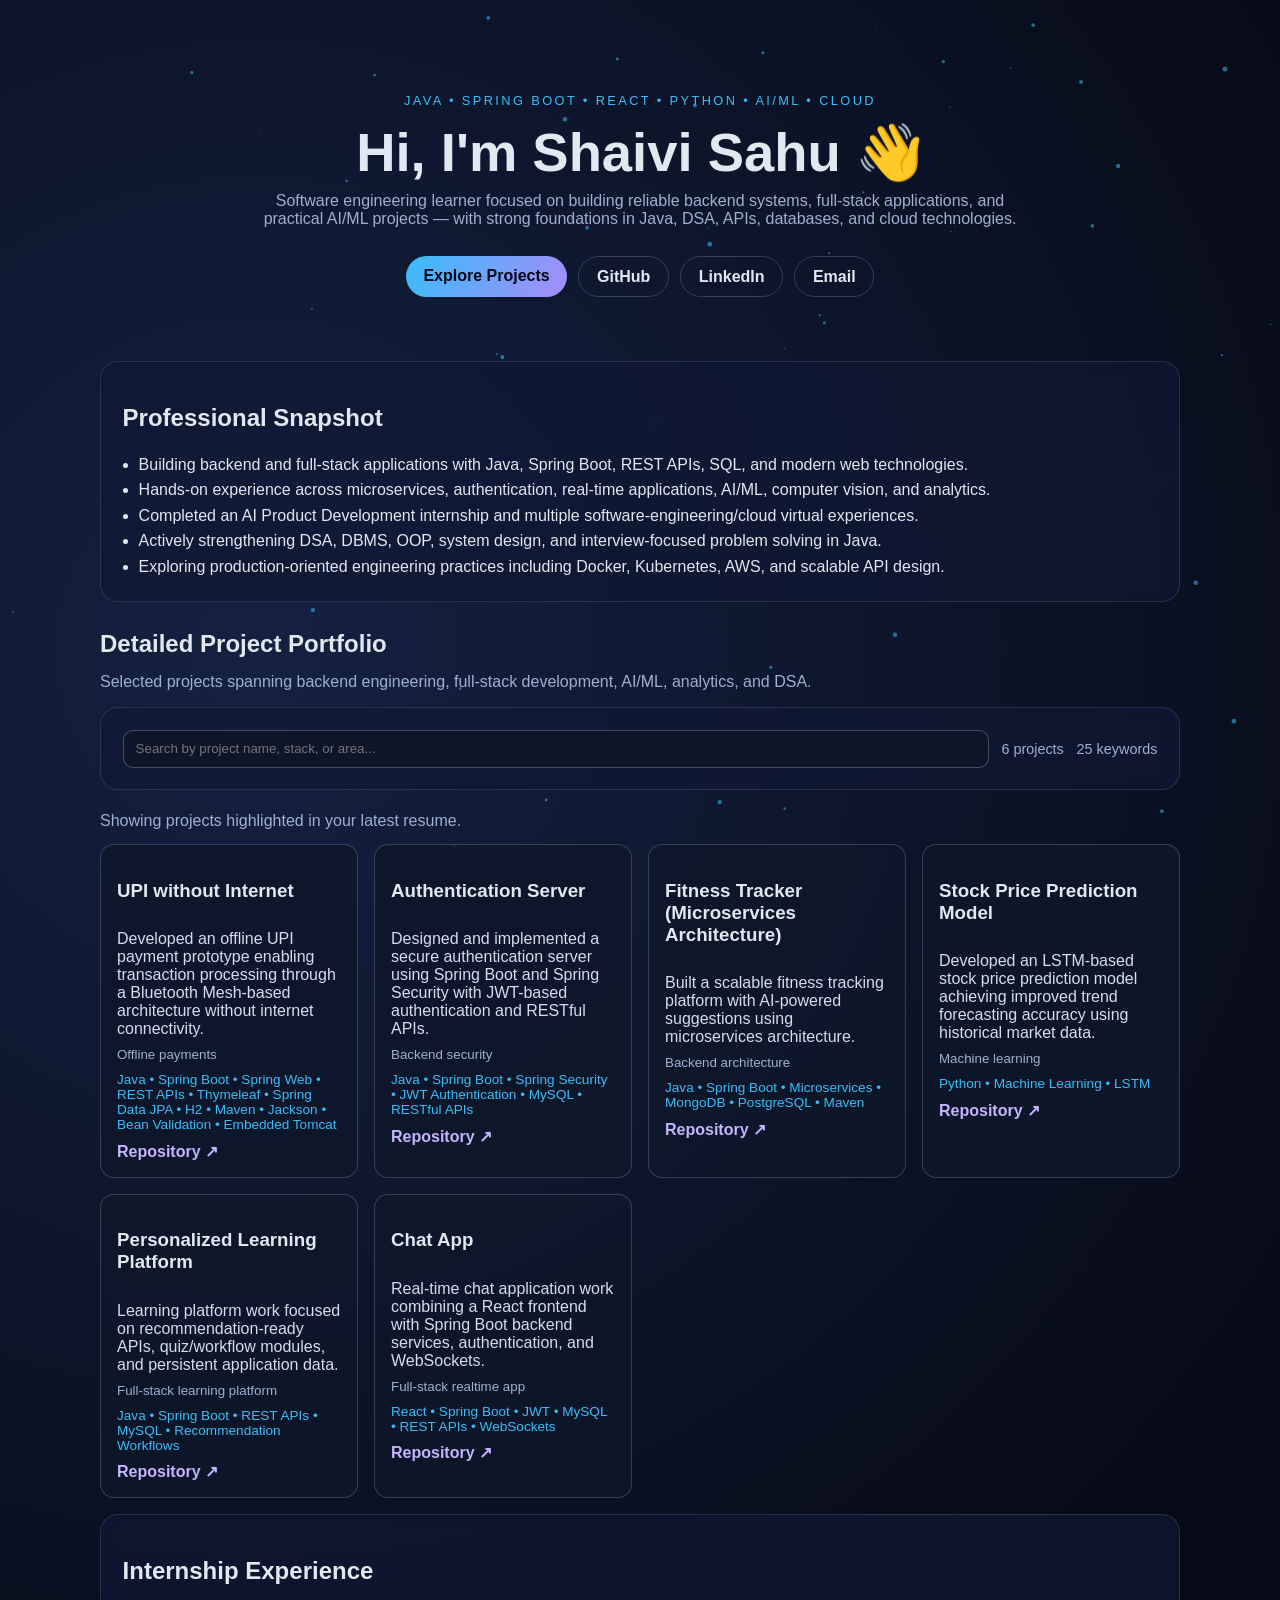
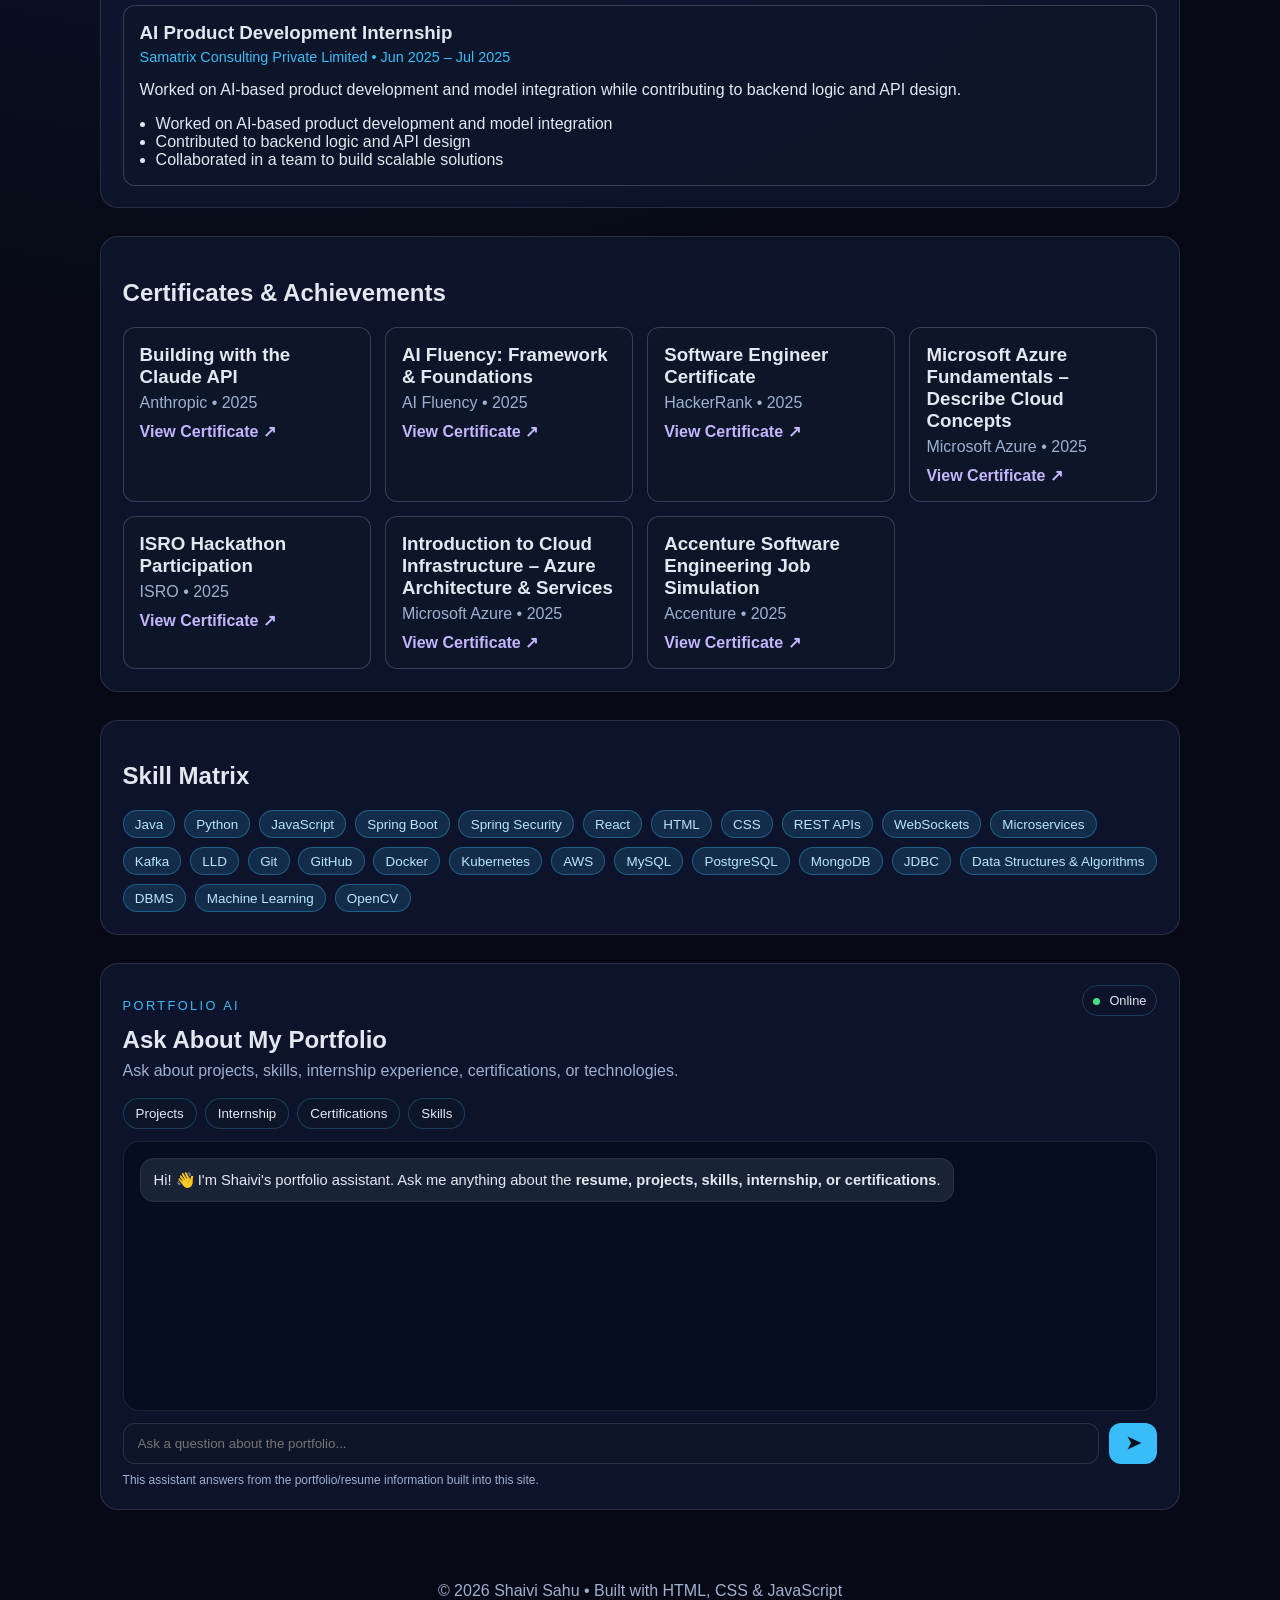
==== commit ddaa84b4: "Style and finish portfolio chatbot" ====
--- a/index.html
+++ b/index.html
@@ -1,23 +1,39 @@
 <!DOCTYPE html>
 <html lang="en">
-
 <head>
     <meta charset="UTF-8" />
     <meta name="viewport" content="width=device-width, initial-scale=1.0" />
     <title>Shaivi Sahu | Software Engineer Portfolio</title>
     <meta name="description" content="Shaivi Sahu's portfolio — Java, Spring Boot, full-stack development, AI/ML, DSA, and cloud-native projects." />
     <link rel="stylesheet" href="styles.css" />
+    <style>
+        .portfolio-chatbot{margin-top:28px;overflow:hidden}
+        .chatbot-heading{display:flex;justify-content:space-between;gap:20px;align-items:flex-start}
+        .chatbot-heading h2{margin:4px 0 8px}
+        .chatbot-heading p:not(.eyebrow){margin:0;color:var(--muted)}
+        .chat-status{font-size:.8rem;border:1px solid rgba(56,189,248,.25);padding:7px 10px;border-radius:999px;white-space:nowrap}
+        .chat-status i{display:inline-block;width:7px;height:7px;background:#4ade80;border-radius:50%;margin-right:6px}
+        .chat-suggestions{display:flex;gap:8px;flex-wrap:wrap;margin:18px 0 12px}
+        .chat-suggestions button{border:1px solid rgba(56,189,248,.25);background:rgba(15,23,42,.7);color:var(--text);border-radius:999px;padding:7px 12px;cursor:pointer}
+        .chat-suggestions button:hover{border-color:var(--accent);transform:translateY(-1px)}
+        .chat-window{height:270px;overflow-y:auto;display:flex;flex-direction:column;gap:10px;padding:16px;border:1px solid rgba(148,163,184,.15);border-radius:16px;background:rgba(2,6,23,.38)}
+        .chat-message{max-width:82%;padding:10px 13px;border-radius:14px;line-height:1.5;font-size:.92rem}
+        .chat-message.bot{align-self:flex-start;background:rgba(30,41,59,.85);border:1px solid rgba(148,163,184,.12)}
+        .chat-message.user{align-self:flex-end;background:rgba(37,99,235,.3);border:1px solid rgba(96,165,250,.25)}
+        .chat-input-row{display:flex;gap:10px;margin-top:12px}
+        .chat-input-row input{flex:1;min-width:0;background:rgba(15,23,42,.8);color:var(--text);border:1px solid rgba(148,163,184,.2);border-radius:12px;padding:12px 14px;outline:none}
+        .chat-input-row input:focus{border-color:var(--accent)}
+        .chat-input-row button{width:48px;border:0;border-radius:12px;background:var(--accent);color:#06111f;font-size:1.1rem;font-weight:700;cursor:pointer}
+        .chatbot-note{font-size:.75rem!important;color:var(--muted);margin:9px 0 0!important}
+        @media(max-width:600px){.chatbot-heading{flex-direction:column}.chat-window{height:300px}.chat-message{max-width:92%}}
+    </style>
 </head>
-
 <body>
     <canvas id="particle-canvas"></canvas>
-
     <header class="hero container">
         <p class="eyebrow">JAVA • SPRING BOOT • REACT • PYTHON • AI/ML • CLOUD</p>
         <h1>Hi, I'm Shaivi Sahu 👋</h1>
-        <p class="subtitle">
-            Software engineering learner focused on building reliable backend systems, full-stack applications, and practical AI/ML projects — with strong foundations in Java, DSA, APIs, databases, and cloud technologies.
-        </p>
+        <p class="subtitle">Software engineering learner focused on building reliable backend systems, full-stack applications, and practical AI/ML projects — with strong foundations in Java, DSA, APIs, databases, and cloud technologies.</p>
         <div class="hero-cta">
             <a class="btn btn-primary" href="#projects">Explore Projects</a>
             <a class="btn btn-secondary" href="https://github.com/shaivisahu" target="_blank" rel="noreferrer">GitHub</a>
@@ -25,91 +41,21 @@
             <a class="btn btn-secondary" href="mailto:sahushaivi00@gmail.com">Email</a>
         </div>
     </header>
-
     <main class="container">
-        <section class="glass-card">
-            <h2>Professional Snapshot</h2>
-            <ul class="timeline">
-                <li>Building backend and full-stack applications with Java, Spring Boot, REST APIs, SQL, and modern web technologies.</li>
-                <li>Hands-on experience across microservices, authentication, real-time applications, AI/ML, computer vision, and analytics.</li>
-                <li>Completed an AI Product Development internship and multiple software-engineering/cloud virtual experiences.</li>
-                <li>Actively strengthening DSA, DBMS, OOP, system design, and interview-focused problem solving in Java.</li>
-                <li>Exploring production-oriented engineering practices including Docker, Kubernetes, AWS, and scalable API design.</li>
-            </ul>
-        </section>
-
-        <section class="grid-section" id="projects">
-            <div class="section-head">
-                <h2>Detailed Project Portfolio</h2>
-                <p>Selected projects spanning backend engineering, full-stack development, AI/ML, analytics, and DSA.</p>
-            </div>
-
-            <div class="toolbar glass-card">
-                <input id="project-search" type="search" placeholder="Search by project name, stack, or area..." aria-label="Search projects" />
-                <div class="stats">
-                    <span id="project-count">0 projects</span>
-                    <span id="language-count">0 keywords</span>
-                </div>
-            </div>
-
-            <p id="search-state" class="search-state" aria-live="polite"></p>
-            <div class="project-grid" id="project-grid"></div>
-        </section>
-
-        <section class="glass-card" id="internships">
-            <h2>Internship Experience</h2>
-            <div class="timeline-list" id="internship-list"></div>
-        </section>
-
-        <section class="glass-card" id="certificates">
-            <h2>Certificates & Achievements</h2>
-            <div class="cert-grid" id="certificate-list"></div>
-        </section>
-
-        <section class="glass-card" id="skills">
-            <h2>Skill Matrix</h2>
-            <div class="chips">
-                <span>Java</span><span>Python</span><span>JavaScript</span>
-                <span>Spring Boot</span><span>Spring Security</span><span>React</span><span>HTML</span><span>CSS</span>
-                <span>REST APIs</span><span>WebSockets</span><span>Microservices</span><span>Kafka</span><span>LLD</span>
-                <span>Git</span><span>GitHub</span><span>Docker</span><span>Kubernetes</span><span>AWS</span>
-                <span>MySQL</span><span>PostgreSQL</span><span>MongoDB</span><span>JDBC</span>
-                <span>Data Structures & Algorithms</span><span>DBMS</span><span>Machine Learning</span><span>OpenCV</span>
-            </div>
-        </section>
-
+        <section class="glass-card"><h2>Professional Snapshot</h2><ul class="timeline"><li>Building backend and full-stack applications with Java, Spring Boot, REST APIs, SQL, and modern web technologies.</li><li>Hands-on experience across microservices, authentication, real-time applications, AI/ML, computer vision, and analytics.</li><li>Completed an AI Product Development internship and multiple software-engineering/cloud virtual experiences.</li><li>Actively strengthening DSA, DBMS, OOP, system design, and interview-focused problem solving in Java.</li><li>Exploring production-oriented engineering practices including Docker, Kubernetes, AWS, and scalable API design.</li></ul></section>
+        <section class="grid-section" id="projects"><div class="section-head"><h2>Detailed Project Portfolio</h2><p>Selected projects spanning backend engineering, full-stack development, AI/ML, analytics, and DSA.</p></div><div class="toolbar glass-card"><input id="project-search" type="search" placeholder="Search by project name, stack, or area..." aria-label="Search projects" /><div class="stats"><span id="project-count">0 projects</span><span id="language-count">0 keywords</span></div></div><p id="search-state" class="search-state" aria-live="polite"></p><div class="project-grid" id="project-grid"></div></section>
+        <section class="glass-card" id="internships"><h2>Internship Experience</h2><div class="timeline-list" id="internship-list"></div></section>
+        <section class="glass-card" id="certificates"><h2>Certificates & Achievements</h2><div class="cert-grid" id="certificate-list"></div></section>
+        <section class="glass-card" id="skills"><h2>Skill Matrix</h2><div class="chips"><span>Java</span><span>Python</span><span>JavaScript</span><span>Spring Boot</span><span>Spring Security</span><span>React</span><span>HTML</span><span>CSS</span><span>REST APIs</span><span>WebSockets</span><span>Microservices</span><span>Kafka</span><span>LLD</span><span>Git</span><span>GitHub</span><span>Docker</span><span>Kubernetes</span><span>AWS</span><span>MySQL</span><span>PostgreSQL</span><span>MongoDB</span><span>JDBC</span><span>Data Structures & Algorithms</span><span>DBMS</span><span>Machine Learning</span><span>OpenCV</span></div></section>
         <section class="glass-card portfolio-chatbot" id="chatbot">
-            <div class="chatbot-heading">
-                <div>
-                    <p class="eyebrow">PORTFOLIO AI</p>
-                    <h2>Ask About My Portfolio</h2>
-                    <p>Ask me about projects, skills, internship experience, certifications, or technologies.</p>
-                </div>
-                <span class="chat-status"><i></i> Online</span>
-            </div>
-
-            <div class="chat-suggestions" aria-label="Suggested questions">
-                <button type="button" data-question="Tell me about Shaivi's projects">Projects</button>
-                <button type="button" data-question="What was Shaivi's internship?">Internship</button>
-                <button type="button" data-question="What certifications does Shaivi have?">Certifications</button>
-                <button type="button" data-question="What are Shaivi's main skills?">Skills</button>
-            </div>
-
+            <div class="chatbot-heading"><div><p class="eyebrow">PORTFOLIO AI</p><h2>Ask About My Portfolio</h2><p>Ask about projects, skills, internship experience, certifications, or technologies.</p></div><span class="chat-status"><i></i> Online</span></div>
+            <div class="chat-suggestions" aria-label="Suggested questions"><button type="button" data-question="Tell me about Shaivi's projects">Projects</button><button type="button" data-question="What was Shaivi's internship?">Internship</button><button type="button" data-question="What certifications does Shaivi have?">Certifications</button><button type="button" data-question="What are Shaivi's main skills?">Skills</button></div>
             <div class="chat-window" id="chat-window" aria-live="polite"></div>
-
-            <form class="chat-input-row" id="chat-form">
-                <input id="chat-input" type="text" autocomplete="off" placeholder="Ask a question about the portfolio..." aria-label="Ask about the portfolio" />
-                <button type="submit" aria-label="Send question">➤</button>
-            </form>
+            <form class="chat-input-row" id="chat-form"><input id="chat-input" type="text" autocomplete="off" placeholder="Ask a question about the portfolio..." aria-label="Ask about the portfolio" /><button type="submit" aria-label="Send question">➤</button></form>
             <p class="chatbot-note">This assistant answers from the portfolio/resume information built into this site.</p>
         </section>
     </main>
-
-    <footer class="container">
-        <p>© <span id="year"></span> Shaivi Sahu • Built with HTML, CSS & JavaScript</p>
-    </footer>
-
+    <footer class="container"><p>© <span id="year"></span> Shaivi Sahu • Built with HTML, CSS & JavaScript</p></footer>
     <script src="script.js"></script>
 </body>
-
 </html>
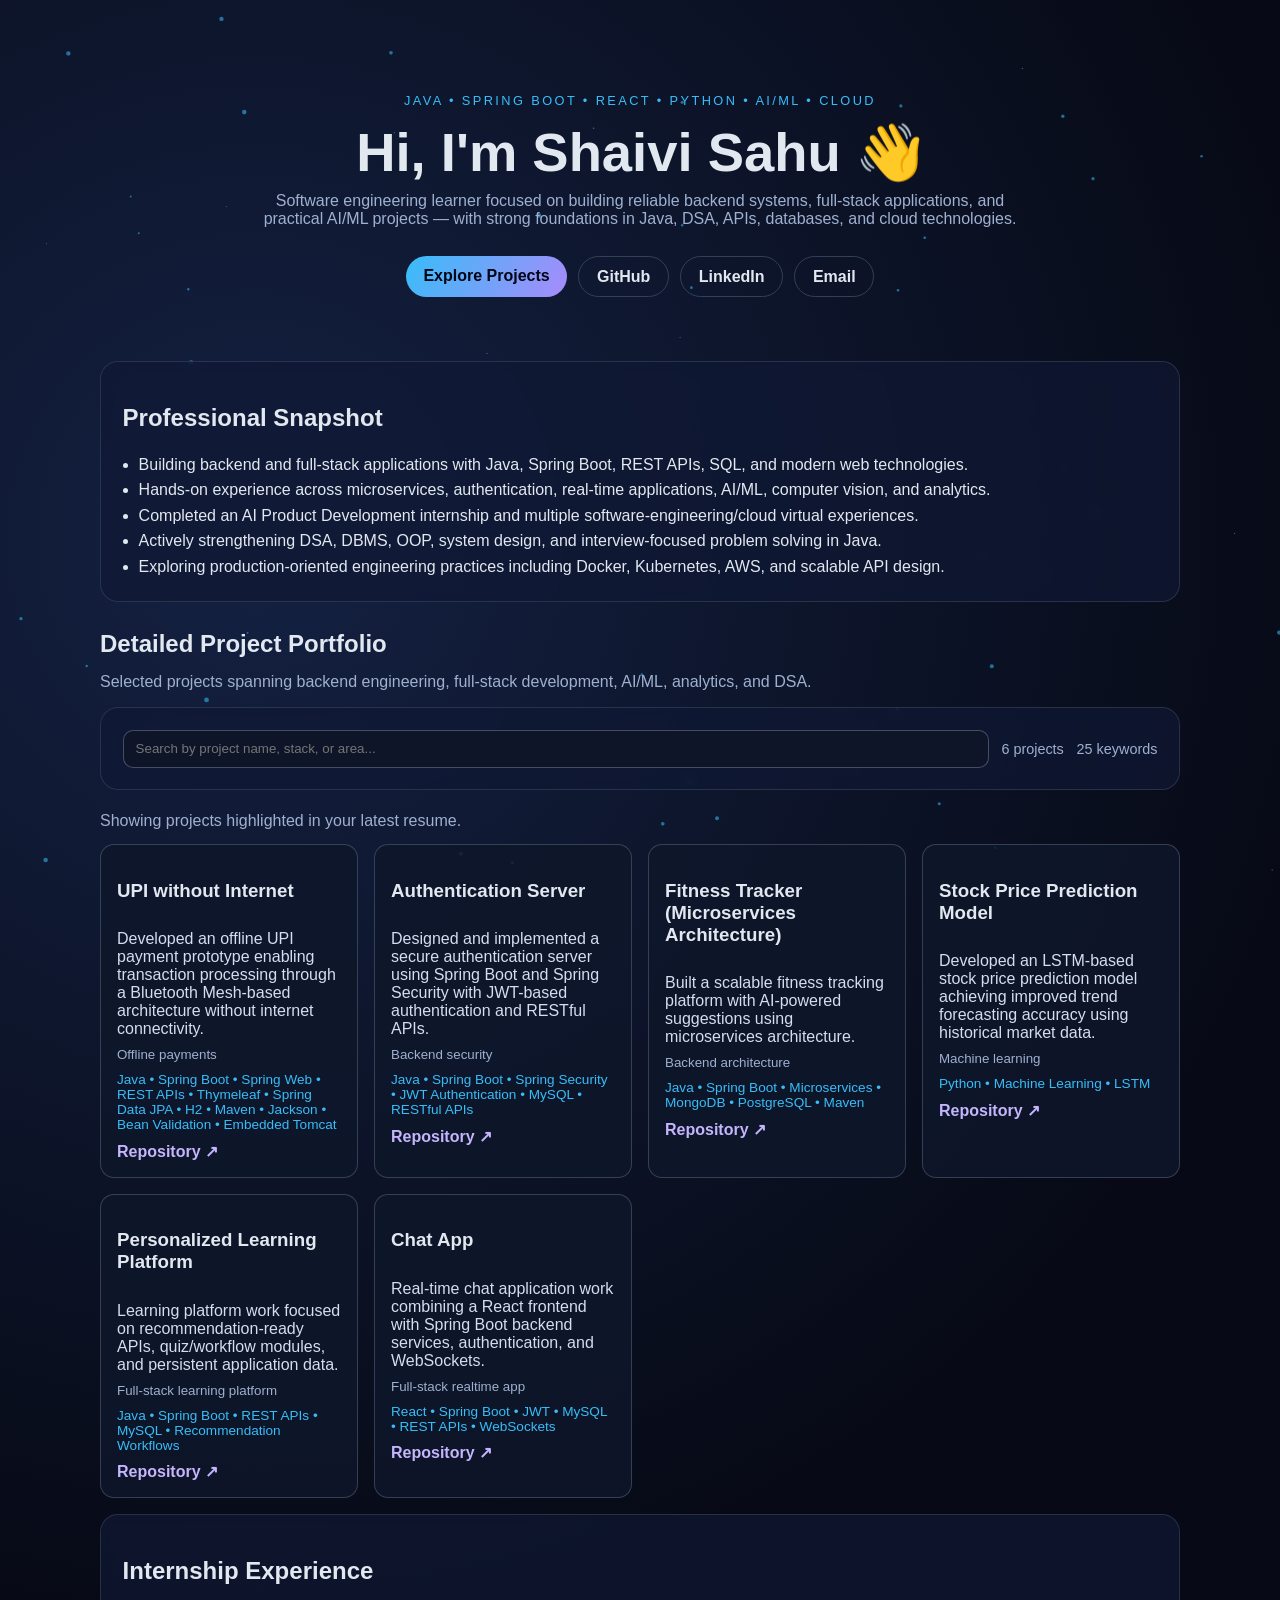
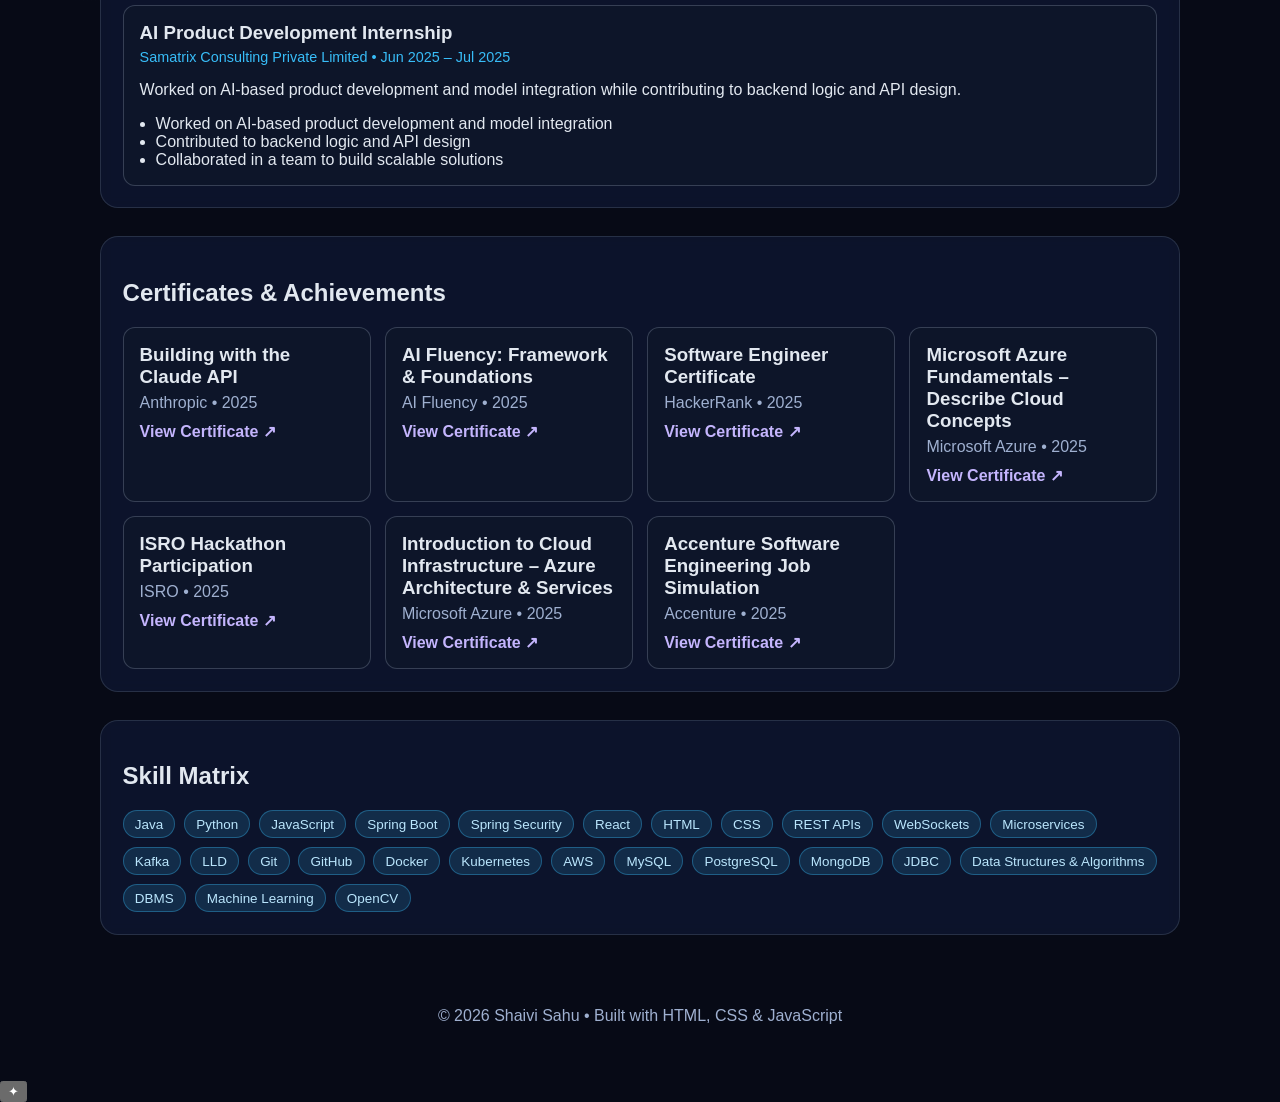
==== commit 213d9595: "Replace chatbot section with floating chatbot" ====
--- a/index.html
+++ b/index.html
@@ -1,61 +1,41 @@
 <!DOCTYPE html>
 <html lang="en">
 <head>
-    <meta charset="UTF-8" />
-    <meta name="viewport" content="width=device-width, initial-scale=1.0" />
-    <title>Shaivi Sahu | Software Engineer Portfolio</title>
-    <meta name="description" content="Shaivi Sahu's portfolio — Java, Spring Boot, full-stack development, AI/ML, DSA, and cloud-native projects." />
-    <link rel="stylesheet" href="styles.css" />
-    <style>
-        .portfolio-chatbot{margin-top:28px;overflow:hidden}
-        .chatbot-heading{display:flex;justify-content:space-between;gap:20px;align-items:flex-start}
-        .chatbot-heading h2{margin:4px 0 8px}
-        .chatbot-heading p:not(.eyebrow){margin:0;color:var(--muted)}
-        .chat-status{font-size:.8rem;border:1px solid rgba(56,189,248,.25);padding:7px 10px;border-radius:999px;white-space:nowrap}
-        .chat-status i{display:inline-block;width:7px;height:7px;background:#4ade80;border-radius:50%;margin-right:6px}
-        .chat-suggestions{display:flex;gap:8px;flex-wrap:wrap;margin:18px 0 12px}
-        .chat-suggestions button{border:1px solid rgba(56,189,248,.25);background:rgba(15,23,42,.7);color:var(--text);border-radius:999px;padding:7px 12px;cursor:pointer}
-        .chat-suggestions button:hover{border-color:var(--accent);transform:translateY(-1px)}
-        .chat-window{height:270px;overflow-y:auto;display:flex;flex-direction:column;gap:10px;padding:16px;border:1px solid rgba(148,163,184,.15);border-radius:16px;background:rgba(2,6,23,.38)}
-        .chat-message{max-width:82%;padding:10px 13px;border-radius:14px;line-height:1.5;font-size:.92rem}
-        .chat-message.bot{align-self:flex-start;background:rgba(30,41,59,.85);border:1px solid rgba(148,163,184,.12)}
-        .chat-message.user{align-self:flex-end;background:rgba(37,99,235,.3);border:1px solid rgba(96,165,250,.25)}
-        .chat-input-row{display:flex;gap:10px;margin-top:12px}
-        .chat-input-row input{flex:1;min-width:0;background:rgba(15,23,42,.8);color:var(--text);border:1px solid rgba(148,163,184,.2);border-radius:12px;padding:12px 14px;outline:none}
-        .chat-input-row input:focus{border-color:var(--accent)}
-        .chat-input-row button{width:48px;border:0;border-radius:12px;background:var(--accent);color:#06111f;font-size:1.1rem;font-weight:700;cursor:pointer}
-        .chatbot-note{font-size:.75rem!important;color:var(--muted);margin:9px 0 0!important}
-        @media(max-width:600px){.chatbot-heading{flex-direction:column}.chat-window{height:300px}.chat-message{max-width:92%}}
-    </style>
+<meta charset="UTF-8" />
+<meta name="viewport" content="width=device-width, initial-scale=1.0" />
+<title>Shaivi Sahu | Software Engineer Portfolio</title>
+<meta name="description" content="Shaivi Sahu's portfolio — Java, Spring Boot, full-stack development, AI/ML, DSA, and cloud-native projects." />
+<link rel="stylesheet" href="styles.css" />
 </head>
 <body>
-    <canvas id="particle-canvas"></canvas>
-    <header class="hero container">
-        <p class="eyebrow">JAVA • SPRING BOOT • REACT • PYTHON • AI/ML • CLOUD</p>
-        <h1>Hi, I'm Shaivi Sahu 👋</h1>
-        <p class="subtitle">Software engineering learner focused on building reliable backend systems, full-stack applications, and practical AI/ML projects — with strong foundations in Java, DSA, APIs, databases, and cloud technologies.</p>
-        <div class="hero-cta">
-            <a class="btn btn-primary" href="#projects">Explore Projects</a>
-            <a class="btn btn-secondary" href="https://github.com/shaivisahu" target="_blank" rel="noreferrer">GitHub</a>
-            <a class="btn btn-secondary" href="https://www.linkedin.com/in/shaivi-sahu-7aaa21298/" target="_blank" rel="noreferrer">LinkedIn</a>
-            <a class="btn btn-secondary" href="mailto:sahushaivi00@gmail.com">Email</a>
-        </div>
-    </header>
-    <main class="container">
-        <section class="glass-card"><h2>Professional Snapshot</h2><ul class="timeline"><li>Building backend and full-stack applications with Java, Spring Boot, REST APIs, SQL, and modern web technologies.</li><li>Hands-on experience across microservices, authentication, real-time applications, AI/ML, computer vision, and analytics.</li><li>Completed an AI Product Development internship and multiple software-engineering/cloud virtual experiences.</li><li>Actively strengthening DSA, DBMS, OOP, system design, and interview-focused problem solving in Java.</li><li>Exploring production-oriented engineering practices including Docker, Kubernetes, AWS, and scalable API design.</li></ul></section>
-        <section class="grid-section" id="projects"><div class="section-head"><h2>Detailed Project Portfolio</h2><p>Selected projects spanning backend engineering, full-stack development, AI/ML, analytics, and DSA.</p></div><div class="toolbar glass-card"><input id="project-search" type="search" placeholder="Search by project name, stack, or area..." aria-label="Search projects" /><div class="stats"><span id="project-count">0 projects</span><span id="language-count">0 keywords</span></div></div><p id="search-state" class="search-state" aria-live="polite"></p><div class="project-grid" id="project-grid"></div></section>
-        <section class="glass-card" id="internships"><h2>Internship Experience</h2><div class="timeline-list" id="internship-list"></div></section>
-        <section class="glass-card" id="certificates"><h2>Certificates & Achievements</h2><div class="cert-grid" id="certificate-list"></div></section>
-        <section class="glass-card" id="skills"><h2>Skill Matrix</h2><div class="chips"><span>Java</span><span>Python</span><span>JavaScript</span><span>Spring Boot</span><span>Spring Security</span><span>React</span><span>HTML</span><span>CSS</span><span>REST APIs</span><span>WebSockets</span><span>Microservices</span><span>Kafka</span><span>LLD</span><span>Git</span><span>GitHub</span><span>Docker</span><span>Kubernetes</span><span>AWS</span><span>MySQL</span><span>PostgreSQL</span><span>MongoDB</span><span>JDBC</span><span>Data Structures & Algorithms</span><span>DBMS</span><span>Machine Learning</span><span>OpenCV</span></div></section>
-        <section class="glass-card portfolio-chatbot" id="chatbot">
-            <div class="chatbot-heading"><div><p class="eyebrow">PORTFOLIO AI</p><h2>Ask About My Portfolio</h2><p>Ask about projects, skills, internship experience, certifications, or technologies.</p></div><span class="chat-status"><i></i> Online</span></div>
-            <div class="chat-suggestions" aria-label="Suggested questions"><button type="button" data-question="Tell me about Shaivi's projects">Projects</button><button type="button" data-question="What was Shaivi's internship?">Internship</button><button type="button" data-question="What certifications does Shaivi have?">Certifications</button><button type="button" data-question="What are Shaivi's main skills?">Skills</button></div>
-            <div class="chat-window" id="chat-window" aria-live="polite"></div>
-            <form class="chat-input-row" id="chat-form"><input id="chat-input" type="text" autocomplete="off" placeholder="Ask a question about the portfolio..." aria-label="Ask about the portfolio" /><button type="submit" aria-label="Send question">➤</button></form>
-            <p class="chatbot-note">This assistant answers from the portfolio/resume information built into this site.</p>
-        </section>
-    </main>
-    <footer class="container"><p>© <span id="year"></span> Shaivi Sahu • Built with HTML, CSS & JavaScript</p></footer>
-    <script src="script.js"></script>
+<canvas id="particle-canvas"></canvas>
+<header class="hero container">
+<p class="eyebrow">JAVA • SPRING BOOT • REACT • PYTHON • AI/ML • CLOUD</p>
+<h1>Hi, I'm Shaivi Sahu 👋</h1>
+<p class="subtitle">Software engineering learner focused on building reliable backend systems, full-stack applications, and practical AI/ML projects — with strong foundations in Java, DSA, APIs, databases, and cloud technologies.</p>
+<div class="hero-cta">
+<a class="btn btn-primary" href="#projects">Explore Projects</a>
+<a class="btn btn-secondary" href="https://github.com/shaivisahu" target="_blank" rel="noreferrer">GitHub</a>
+<a class="btn btn-secondary" href="https://www.linkedin.com/in/shaivi-sahu-7aaa21298/" target="_blank" rel="noreferrer">LinkedIn</a>
+<a class="btn btn-secondary" href="mailto:sahushaivi00@gmail.com">Email</a>
+</div>
+</header>
+<main class="container">
+<section class="glass-card"><h2>Professional Snapshot</h2><ul class="timeline"><li>Building backend and full-stack applications with Java, Spring Boot, REST APIs, SQL, and modern web technologies.</li><li>Hands-on experience across microservices, authentication, real-time applications, AI/ML, computer vision, and analytics.</li><li>Completed an AI Product Development internship and multiple software-engineering/cloud virtual experiences.</li><li>Actively strengthening DSA, DBMS, OOP, system design, and interview-focused problem solving in Java.</li><li>Exploring production-oriented engineering practices including Docker, Kubernetes, AWS, and scalable API design.</li></ul></section>
+<section class="grid-section" id="projects"><div class="section-head"><h2>Detailed Project Portfolio</h2><p>Selected projects spanning backend engineering, full-stack development, AI/ML, analytics, and DSA.</p></div><div class="toolbar glass-card"><input id="project-search" type="search" placeholder="Search by project name, stack, or area..." aria-label="Search projects" /><div class="stats"><span id="project-count">0 projects</span><span id="language-count">0 keywords</span></div></div><p id="search-state" class="search-state" aria-live="polite"></p><div class="project-grid" id="project-grid"></div></section>
+<section class="glass-card" id="internships"><h2>Internship Experience</h2><div class="timeline-list" id="internship-list"></div></section>
+<section class="glass-card" id="certificates"><h2>Certificates & Achievements</h2><div class="cert-grid" id="certificate-list"></div></section>
+<section class="glass-card" id="skills"><h2>Skill Matrix</h2><div class="chips"><span>Java</span><span>Python</span><span>JavaScript</span><span>Spring Boot</span><span>Spring Security</span><span>React</span><span>HTML</span><span>CSS</span><span>REST APIs</span><span>WebSockets</span><span>Microservices</span><span>Kafka</span><span>LLD</span><span>Git</span><span>GitHub</span><span>Docker</span><span>Kubernetes</span><span>AWS</span><span>MySQL</span><span>PostgreSQL</span><span>MongoDB</span><span>JDBC</span><span>Data Structures & Algorithms</span><span>DBMS</span><span>Machine Learning</span><span>OpenCV</span></div></section>
+</main>
+<footer class="container"><p>© <span id="year"></span> Shaivi Sahu • Built with HTML, CSS & JavaScript</p></footer>
+
+<button class="chatbot-toggle" id="chatbot-toggle" aria-label="Open portfolio assistant" aria-expanded="false" title="Ask about my portfolio">✦</button>
+<aside class="chatbot" id="chatbot" aria-label="Portfolio assistant" hidden>
+<div class="chatbot-header"><div><strong>Portfolio Assistant</strong><small>Ask about Shaivi's resume</small></div><button class="chatbot-close" id="chatbot-close" aria-label="Close chatbot">×</button></div>
+<div class="chat-window" id="chat-window" aria-live="polite"></div>
+<div class="chat-suggestions"><button type="button" data-question="What projects has Shaivi built?">Projects</button><button type="button" data-question="Tell me about Shaivi's internship">Internship</button><button type="button" data-question="What certifications does Shaivi have?">Certifications</button><button type="button" data-question="What are Shaivi's skills?">Skills</button></div>
+<form class="chat-form" id="chat-form"><input id="chat-input" type="text" placeholder="Ask about the portfolio..." autocomplete="off" aria-label="Ask a question" /><button type="submit" aria-label="Send message">➤</button></form>
+</aside>
+<script src="script.js"></script>
 </body>
 </html>
